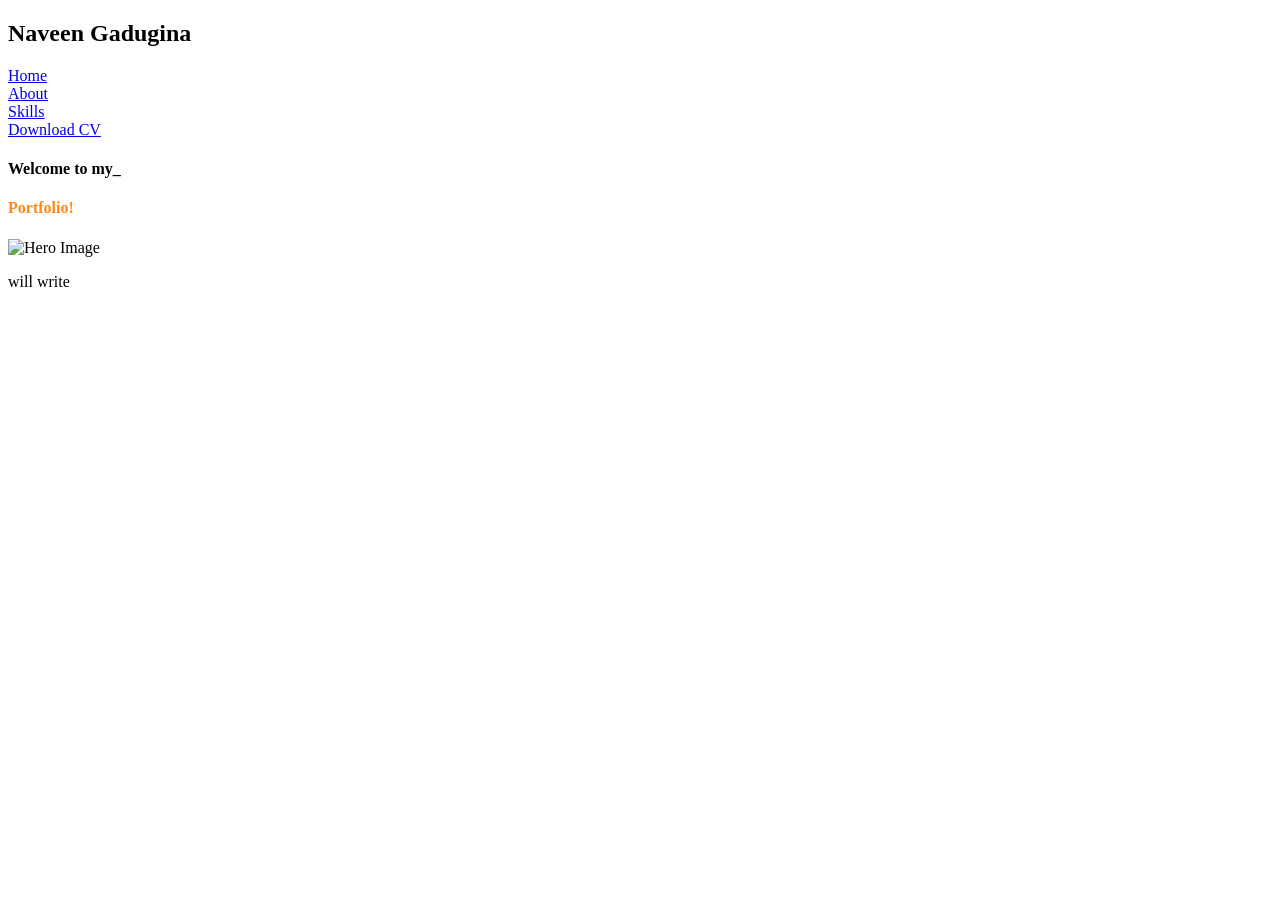
==== index.html @ fda9395f "initial commit" ====
<!DOCTYPE html>
<html lang="en">
<head>
    <meta charset="UTF-8">
    <meta name="viewport" content="width=device-width, initial-scale=1.0">
    <title>Folly</title>
    <link rel="stylesheet" href="style.css">
    <link rel="stylesheet" href="https://cdnjs.cloudflare.com/ajax/libs/font-awesome/6.7.2/css/all.min.css" integrity="sha512-Evv84Mr4kqVGRNSgIGL/F/aIDqQb7xQ2vcrdIwxfjThSH8CSR7PBEakCr51Ck+w+/U6swU2Im1vVX0SVk9ABhg==" crossorigin="anonymous" referrerpolicy="no-referrer" />
</head>
<body>
    <header>

       <div class="navbar">

        <div class="tittle"><h2>Naveen Gadugina</h2></div>

        <div class="nav-items">
            <div class="home"><a href="#home">Home</a></div>
            <div class="about"><a href="#about">About</a></div>
            <div class="skills"><a href="#skills">Skills</a></div>
            <div class="contact"><a href="#downloadCV">Download CV</a></div>
        </div>

       </div>
    </header> 

    <div class="Hero" id="home">
        <div class="welcome"><h4>Welcome to my_ <h4  style="color: rgb(254, 137, 27)">Portfolio!</h4></h4></div>
        <div class="description">
            <div class="hero-img"><img src="images/Hero.jpg" alt="Hero Image" height="500px"></div>
            <div class="info">
                <p>will write</p>
                <div class="design" id="D1"></div>
            </div>
        </div>
    </div>

    

</body>
</html>
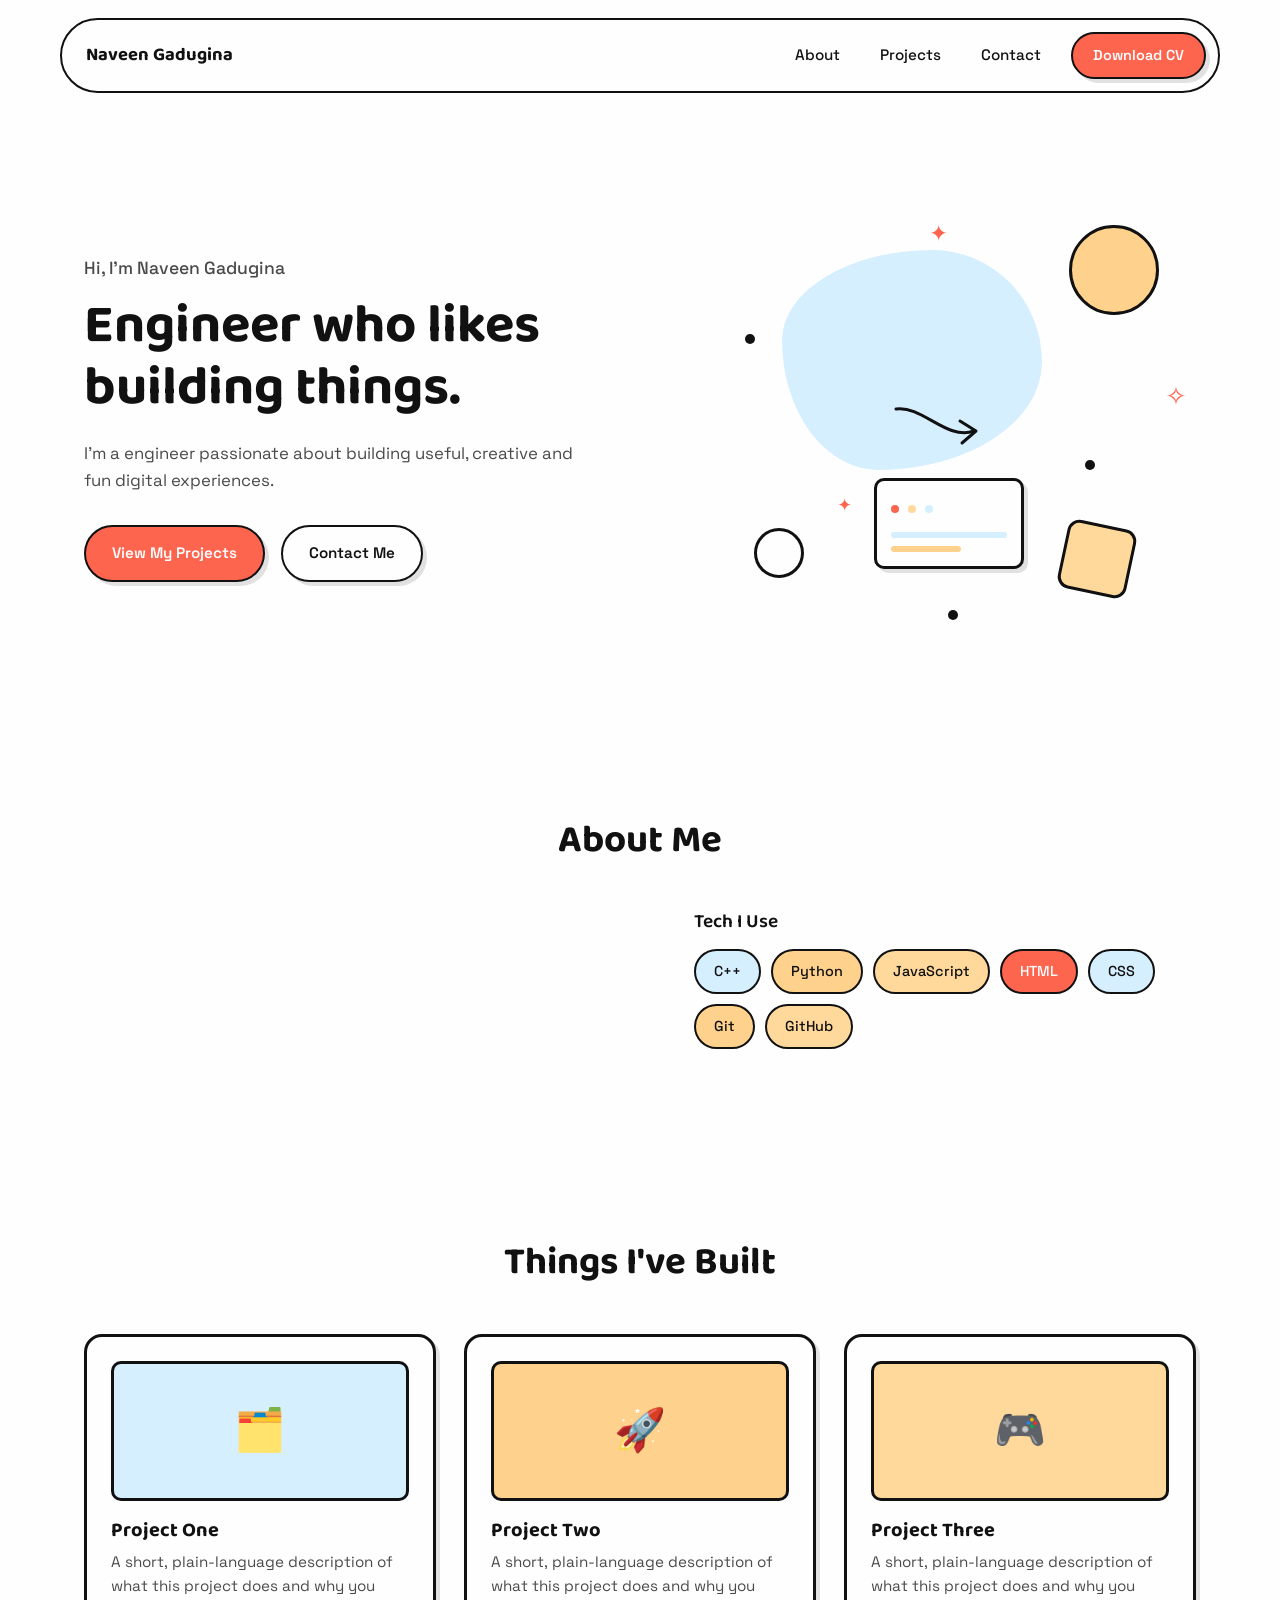
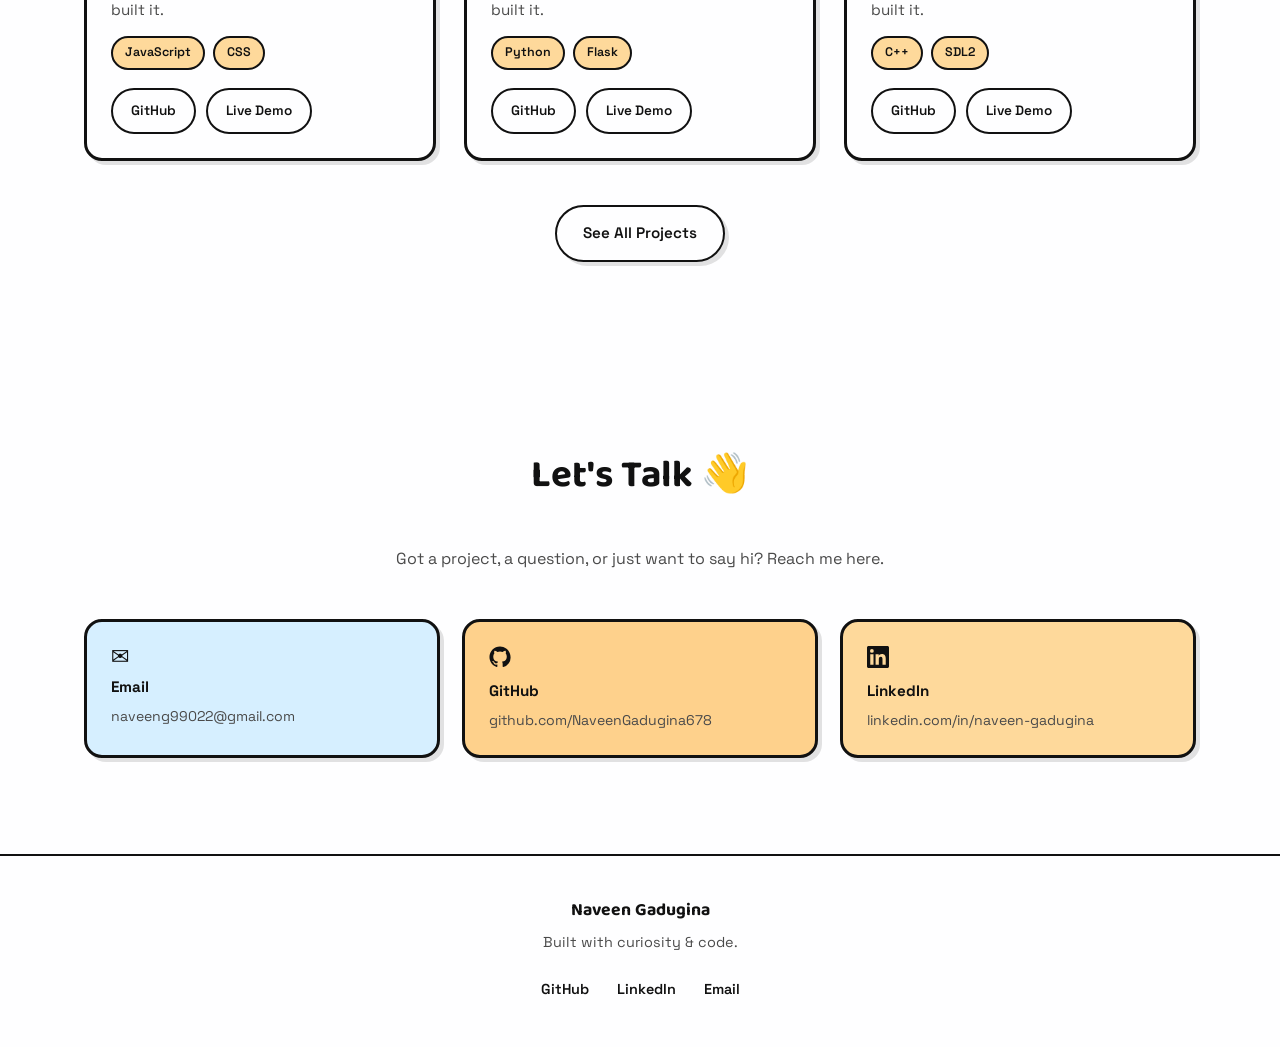
==== commit 734a6c1b: "initial commit" ====
--- a/index.html
+++ b/index.html
@@ -1,41 +1,224 @@
 <!DOCTYPE html>
 <html lang="en">
 <head>
-    <meta charset="UTF-8">
-    <meta name="viewport" content="width=device-width, initial-scale=1.0">
-    <title>Folly</title>
-    <link rel="stylesheet" href="style.css">
-    <link rel="stylesheet" href="https://cdnjs.cloudflare.com/ajax/libs/font-awesome/6.7.2/css/all.min.css" integrity="sha512-Evv84Mr4kqVGRNSgIGL/F/aIDqQb7xQ2vcrdIwxfjThSH8CSR7PBEakCr51Ck+w+/U6swU2Im1vVX0SVk9ABhg==" crossorigin="anonymous" referrerpolicy="no-referrer" />
+  <meta charset="UTF-8" />
+  <meta name="viewport" content="width=device-width, initial-scale=1.0" />
+  <title>Naveen Gadugina — Engineer Portfolio</title>
+  <meta name="description" content="Alex Rivera — developer who likes building useful, creative and fun digital things." />
+
+  <!-- Fonts: Baloo 2 (playful, rounded display) + Space Grotesk (clean developer-friendly body) -->
+  <link rel="preconnect" href="https://fonts.googleapis.com">
+  <link rel="preconnect" href="https://fonts.gstatic.com" crossorigin>
+  <link href="https://fonts.googleapis.com/css2?family=Baloo+2:wght@500;600;700;800&family=Space+Grotesk:wght@400;500;600&display=swap" rel="stylesheet">
+
+  <link rel="stylesheet" href="style.css" />
 </head>
 <body>
-    <header>
-
-       <div class="navbar">
-
-        <div class="tittle"><h2>Naveen Gadugina</h2></div>
-
-        <div class="nav-items">
-            <div class="home"><a href="#home">Home</a></div>
-            <div class="about"><a href="#about">About</a></div>
-            <div class="skills"><a href="#skills">Skills</a></div>
-            <div class="contact"><a href="#downloadCV">Download CV</a></div>
+
+  <!-- ===================== NAVBAR ===================== -->
+  <header class="navbar" id="navbar">
+    <div class="navbar-inner">
+      <a href="#top" class="logo">Naveen Gadugina</a>
+
+      <nav class="nav-links" id="navLinks">
+        <a href="#about" class="nav-link">About</a>
+        <a href="#projects" class="nav-link">Projects</a>
+        <a href="#contact" class="nav-link">Contact</a>
+        <a href="assets/cv/cv.pdf" download class="nav-cv-btn">Download CV</a>
+      </nav>
+
+      <button class="hamburger" id="hamburger" aria-label="Open menu" aria-expanded="false" aria-controls="navLinks">
+        <span></span>
+        <span></span>
+        <span></span>
+      </button>
+    </div>
+  </header>
+
+  <main id="top">
+
+    <!-- ===================== HERO ===================== -->
+    <section class="hero">
+      <div class="hero-text reveal">
+        <p class="hero-greeting">Hi, I'm Naveen Gadugina</p>
+        <h1 class="hero-heading">Engineer who likes building things.</h1>
+        <p class="hero-description">
+          I'm a engineer passionate about building useful, creative and fun digital experiences.
+        </p>
+        <div class="hero-buttons">
+          <a href="#projects" class="btn btn-primary">View My Projects</a>
+          <a href="#contact" class="btn btn-secondary">Contact Me</a>
         </div>
-
-       </div>
-    </header> 
-
-    <div class="Hero" id="home">
-        <div class="welcome"><h4>Welcome to my_ <h4  style="color: rgb(254, 137, 27)">Portfolio!</h4></h4></div>
-        <div class="description">
-            <div class="hero-img"><img src="images/Hero.jpg" alt="Hero Image" height="500px"></div>
-            <div class="info">
-                <p>will write</p>
-                <div class="design" id="D1"></div>
-            </div>
+      </div>
+
+      <div class="hero-art reveal" aria-hidden="true">
+        <!-- Decorative 2D cartoon composition made purely of CSS/HTML shapes -->
+        <div class="art-blob"></div>
+        <div class="art-circle art-circle--peach"></div>
+        <div class="art-circle art-circle--blue"></div>
+        <div class="art-square"></div>
+        <div class="art-star art-star--1">✦</div>
+        <div class="art-star art-star--2">✦</div>
+        <div class="art-star art-star--3">✧</div>
+        <div class="art-dot art-dot--1"></div>
+        <div class="art-dot art-dot--2"></div>
+        <div class="art-dot art-dot--3"></div>
+        <svg class="art-arrow" width="90" height="60" viewBox="0 0 90 60" fill="none" xmlns="http://www.w3.org/2000/svg">
+          <path d="M4 8 C 30 4, 55 40, 82 30" stroke="#111111" stroke-width="3" stroke-linecap="round"/>
+          <path d="M68 20 L84 30 L70 42" stroke="#111111" stroke-width="3" stroke-linecap="round" stroke-linejoin="round" fill="none"/>
+        </svg>
+        <div class="art-card">
+          <span class="art-card-dot"></span>
+          <span class="art-card-dot"></span>
+          <span class="art-card-dot"></span>
+          <div class="art-card-line"></div>
+          <div class="art-card-line short"></div>
         </div>
+      </div>
+    </section>
+
+    <!-- ===================== ABOUT ===================== -->
+    <section id="about" class="section about">
+      <h2 class="section-heading reveal">About Me</h2>
+
+      <div class="about-content">
+        <p class="about-text reveal">
+          <!-- Replace this paragraph with your own introduction -->
+          
+        </p>
+
+        <div class="tech-block reveal">
+          <h3 class="tech-heading">Tech I Use</h3>
+          <ul class="tech-tags">
+            <li class="tag tag--blue">C++</li>
+            <li class="tag tag--peach">Python</li>
+            <li class="tag tag--yellow">JavaScript</li>
+            <li class="tag tag--coral">HTML</li>
+            <li class="tag tag--blue">CSS</li>
+            <li class="tag tag--peach">Git</li>
+            <li class="tag tag--yellow">GitHub</li>
+          </ul>
+        </div>
+      </div>
+    </section>
+
+    <!-- ===================== PROJECTS ===================== -->
+    <section id="projects" class="section projects">
+      <h2 class="section-heading reveal">Things I've Built</h2>
+
+      <div class="project-grid">
+
+        <!-- Project card — duplicate this block and edit the content to add more projects -->
+        <article class="project-card reveal">
+          <div class="project-visual project-visual--blue">
+            <span class="project-visual-emoji">🗂️</span>
+          </div>
+          <h3 class="project-name">Project One</h3>
+          <p class="project-description">
+            A short, plain-language description of what this project does and why you built it.
+          </p>
+          <div class="project-tech">
+            <span class="mini-tag">JavaScript</span>
+            <span class="mini-tag">CSS</span>
+          </div>
+          <div class="project-links">
+            <a href="#" class="btn btn-outline">GitHub</a>
+            <a href="#" class="btn btn-outline">Live Demo</a>
+          </div>
+        </article>
+
+        <article class="project-card reveal">
+          <div class="project-visual project-visual--peach">
+            <span class="project-visual-emoji">🚀</span>
+          </div>
+          <h3 class="project-name">Project Two</h3>
+          <p class="project-description">
+            A short, plain-language description of what this project does and why you built it.
+          </p>
+          <div class="project-tech">
+            <span class="mini-tag">Python</span>
+            <span class="mini-tag">Flask</span>
+          </div>
+          <div class="project-links">
+            <a href="#" class="btn btn-outline">GitHub</a>
+            <a href="#" class="btn btn-outline">Live Demo</a>
+          </div>
+        </article>
+
+        <article class="project-card reveal">
+          <div class="project-visual project-visual--yellow">
+            <span class="project-visual-emoji">🎮</span>
+          </div>
+          <h3 class="project-name">Project Three</h3>
+          <p class="project-description">
+            A short, plain-language description of what this project does and why you built it.
+          </p>
+          <div class="project-tech">
+            <span class="mini-tag">C++</span>
+            <span class="mini-tag">SDL2</span>
+          </div>
+          <div class="project-links">
+            <a href="#" class="btn btn-outline">GitHub</a>
+            <a href="#" class="btn btn-outline">Live Demo</a>
+          </div>
+        </article>
+
+      </div>
+
+      <div class="projects-more reveal">
+        <a href="projects.html" class="btn btn-secondary">See All Projects</a>
+      </div>
+    </section>
+
+    <!-- ===================== CONTACT ===================== -->
+    <section id="contact" class="section contact">
+      <h2 class="section-heading reveal">Let's Talk 👋</h2>
+      <p class="contact-intro reveal">Got a project, a question, or just want to say hi? Reach me here.</p>
+
+      <div class="contact-grid reveal">
+        <a href="mailto:naveeng99022@gmail.com" class="contact-card">
+          <span class="contact-icon" aria-hidden="true">✉️</span>
+          <span class="contact-label">Email</span>
+          <span class="contact-value">naveeng99022@gmail.com</span>
+        </a>
+
+        <a href="https://github.com/NaveenGadugina678" target="_blank" rel="noopener noreferrer" class="contact-card">
+          <span class="contact-icon" aria-hidden="true">
+            <svg width="22" height="22" viewBox="0 0 24 24" fill="currentColor" aria-hidden="true">
+              <path d="M12 .5C5.73.5.5 5.73.5 12c0 5.08 3.29 9.38 7.86 10.9.57.1.78-.25.78-.55 0-.27-.01-1.17-.02-2.12-3.2.7-3.88-1.36-3.88-1.36-.52-1.33-1.28-1.68-1.28-1.68-1.05-.72.08-.71.08-.71 1.16.08 1.77 1.19 1.77 1.19 1.03 1.77 2.7 1.26 3.36.96.1-.75.4-1.26.73-1.55-2.55-.29-5.24-1.28-5.24-5.68 0-1.26.45-2.29 1.19-3.09-.12-.29-.52-1.47.11-3.06 0 0 .97-.31 3.18 1.18a11 11 0 0 1 5.79 0c2.2-1.49 3.17-1.18 3.17-1.18.63 1.59.23 2.77.11 3.06.74.8 1.19 1.83 1.19 3.09 0 4.41-2.7 5.39-5.27 5.67.42.36.78 1.08.78 2.17 0 1.57-.01 2.83-.01 3.22 0 .3.2.66.79.55A10.52 10.52 0 0 0 23.5 12C23.5 5.73 18.27.5 12 .5Z"/>
+            </svg>
+          </span>
+          <span class="contact-label">GitHub</span>
+          <span class="contact-value">github.com/NaveenGadugina678</span>
+        </a>
+
+        <a href="https://linkedin.com/in/naveen-gadugina" target="_blank" rel="noopener noreferrer" class="contact-card">
+          <span class="contact-icon" aria-hidden="true">
+            <svg width="22" height="22" viewBox="0 0 24 24" fill="currentColor" aria-hidden="true">
+              <path d="M20.45 20.45h-3.55v-5.57c0-1.33-.02-3.04-1.85-3.04-1.85 0-2.14 1.45-2.14 2.94v5.67H9.36V9h3.41v1.56h.05c.47-.89 1.63-1.85 3.36-1.85 3.6 0 4.27 2.37 4.27 5.45v6.29ZM5.34 7.43a2.06 2.06 0 1 1 0-4.12 2.06 2.06 0 0 1 0 4.12ZM7.11 20.45H3.56V9h3.55v11.45ZM22.22 0H1.77C.79 0 0 .77 0 1.73v20.54C0 23.23.79 24 1.77 24h20.45c.98 0 1.78-.77 1.78-1.73V1.73C24 .77 23.2 0 22.22 0Z"/>
+            </svg>
+          </span>
+          <span class="contact-label">LinkedIn</span>
+          <span class="contact-value">linkedin.com/in/naveen-gadugina</span>
+        </a>
+      </div>
+    </section>
+
+  </main>
+
+  <!-- ===================== FOOTER ===================== -->
+  <footer class="footer">
+    <div class="footer-inner">
+      <p class="footer-name">Naveen Gadugina</p>
+      <p class="footer-tagline">Built with curiosity &amp; code.</p>
+      <div class="footer-links">
+        <a href="https://github.com/NaveenGadugina678" target="_blank" rel="noopener noreferrer">GitHub</a>
+        <a href="https://linkedin.com/in/naveen-gadugina" target="_blank" rel="noopener noreferrer">LinkedIn</a>
+        <a href="mailto:naveeng99022@gmail.com">Email</a>
+      </div>
     </div>
-
-    
-
+  </footer>
+
+  <script src="script.js"></script>
 </body>
-</html>+</html>
--- a/style.css
+++ b/style.css
@@ -0,0 +1,809 @@
+/* =====================================================
+   COLOR PALETTE & GLOBAL TOKENS
+===================================================== */
+:root {
+  --background: #FEFEFF;
+  --blue: #D6EFFF;
+  --peach: #FED18C;
+  --yellow: #FED99B;
+  --coral: #FE654F;
+  --text: #111111;
+  --text-soft: #4A4A4A;
+  --border: #111111;
+
+  --font-display: 'Baloo 2', system-ui, sans-serif;
+  --font-body: 'Space Grotesk', system-ui, sans-serif;
+
+  --radius-sm: 10px;
+  --radius-md: 18px;
+  --radius-lg: 28px;
+
+  --shadow-sm: 4px 4px 0 rgba(17, 17, 17, 0.12);
+  --shadow-md: 6px 6px 0 rgba(17, 17, 17, 0.14);
+  --shadow-lg: 8px 8px 0 rgba(17, 17, 17, 0.16);
+
+  --max-width: 1160px;
+}
+
+/* =====================================================
+   RESET
+===================================================== */
+* {
+  margin: 0;
+  padding: 0;
+  box-sizing: border-box;
+}
+
+html {
+  scroll-behavior: smooth;
+}
+
+body {
+  background: var(--background);
+  color: var(--text);
+  font-family: var(--font-body);
+  line-height: 1.6;
+  -webkit-font-smoothing: antialiased;
+}
+
+img {
+  max-width: 100%;
+  display: block;
+}
+
+a {
+  color: inherit;
+  text-decoration: none;
+}
+
+ul {
+  list-style: none;
+}
+
+h1, h2, h3 {
+  font-family: var(--font-display);
+  line-height: 1.15;
+}
+
+section {
+  padding: 96px 24px;
+}
+
+.section-inner,
+.navbar-inner,
+.footer-inner {
+  max-width: var(--max-width);
+  margin: 0 auto;
+}
+
+/* Visible focus states for keyboard users */
+a:focus-visible,
+button:focus-visible {
+  outline: 3px solid var(--coral);
+  outline-offset: 3px;
+  border-radius: 6px;
+}
+
+@media (prefers-reduced-motion: reduce) {
+  *, *::before, *::after {
+    animation-duration: 0.001ms !important;
+    animation-iteration-count: 1 !important;
+    transition-duration: 0.001ms !important;
+    scroll-behavior: auto !important;
+  }
+}
+
+/* =====================================================
+   BUTTONS
+===================================================== */
+.btn {
+  display: inline-flex;
+  align-items: center;
+  justify-content: center;
+  padding: 14px 26px;
+  border-radius: 999px;
+  font-family: var(--font-body);
+  font-weight: 600;
+  font-size: 0.95rem;
+  border: 2px solid var(--border);
+  transition: transform 0.2s ease, box-shadow 0.2s ease, background 0.2s ease;
+  cursor: pointer;
+  white-space: nowrap;
+}
+
+.btn-primary {
+  background: var(--coral);
+  color: #FEFEFF;
+  box-shadow: var(--shadow-sm);
+}
+
+.btn-primary:hover {
+  transform: translate(-2px, -2px);
+  box-shadow: var(--shadow-md);
+}
+
+.btn-secondary {
+  background: var(--background);
+  color: var(--text);
+  box-shadow: var(--shadow-sm);
+}
+
+.btn-secondary:hover {
+  transform: translate(-2px, -2px);
+  box-shadow: var(--shadow-md);
+  background: var(--yellow);
+}
+
+.btn-outline {
+  padding: 10px 18px;
+  font-size: 0.85rem;
+  background: transparent;
+  box-shadow: none;
+}
+
+.btn-outline:hover {
+  background: var(--text);
+  color: var(--background);
+}
+
+/* =====================================================
+   NAVBAR
+===================================================== */
+.navbar {
+  position: sticky;
+  top: 0;
+  z-index: 100;
+  padding: 18px 24px 0;
+}
+
+.navbar-inner {
+  display: flex;
+  align-items: center;
+  justify-content: space-between;
+  background: rgba(254, 254, 255, 0.75);
+  backdrop-filter: blur(8px);
+  border: 2px solid var(--border);
+  border-radius: 999px;
+  padding: 12px 12px 12px 24px;
+  transition: box-shadow 0.25s ease, background 0.25s ease;
+}
+
+.navbar.scrolled .navbar-inner {
+  background: rgba(254, 254, 255, 0.95);
+  box-shadow: var(--shadow-sm);
+}
+
+.logo {
+  font-family: var(--font-display);
+  font-weight: 700;
+  font-size: 1.15rem;
+}
+
+.nav-links {
+  display: flex;
+  align-items: center;
+  gap: 8px;
+}
+
+.nav-link {
+  padding: 10px 16px;
+  border-radius: 999px;
+  font-weight: 500;
+  font-size: 0.95rem;
+  transition: background 0.2s ease;
+}
+
+.nav-link:hover {
+  background: var(--blue);
+}
+
+.nav-cv-btn {
+  background: var(--coral);
+  color: #FEFEFF;
+  padding: 10px 20px;
+  border-radius: 999px;
+  font-weight: 600;
+  font-size: 0.9rem;
+  margin-left: 6px;
+  border: 2px solid var(--border);
+  transition: transform 0.2s ease, box-shadow 0.2s ease;
+  box-shadow: var(--shadow-sm);
+}
+
+.nav-cv-btn:hover {
+  transform: translate(-2px, -2px);
+  box-shadow: var(--shadow-md);
+}
+
+.hamburger {
+  display: none;
+  flex-direction: column;
+  justify-content: center;
+  gap: 5px;
+  width: 42px;
+  height: 42px;
+  border-radius: 50%;
+  border: 2px solid var(--border);
+  background: var(--background);
+  cursor: pointer;
+}
+
+.hamburger span {
+  display: block;
+  width: 18px;
+  height: 2px;
+  margin: 0 auto;
+  background: var(--text);
+  transition: transform 0.25s ease, opacity 0.25s ease;
+}
+
+.hamburger.open span:nth-child(1) {
+  transform: translateY(7px) rotate(45deg);
+}
+.hamburger.open span:nth-child(2) {
+  opacity: 0;
+}
+.hamburger.open span:nth-child(3) {
+  transform: translateY(-7px) rotate(-45deg);
+}
+
+/* =====================================================
+   HERO
+===================================================== */
+.hero {
+  display: flex;
+  align-items: center;
+  justify-content: space-between;
+  gap: 48px;
+  max-width: var(--max-width);
+  margin: 0 auto;
+  padding: 80px 24px 60px;
+  min-height: 70vh;
+}
+
+.hero-text {
+  flex: 1 1 480px;
+}
+
+.hero-greeting {
+  font-size: 1.1rem;
+  font-weight: 500;
+  color: var(--text-soft);
+  margin-bottom: 12px;
+}
+
+.hero-heading {
+  font-size: clamp(2.2rem, 5vw, 3.4rem);
+  font-weight: 700;
+  margin-bottom: 20px;
+  max-width: 14ch;
+}
+
+.hero-description {
+  font-size: 1.05rem;
+  color: var(--text-soft);
+  max-width: 46ch;
+  margin-bottom: 32px;
+}
+
+.hero-buttons {
+  display: flex;
+  gap: 16px;
+  flex-wrap: wrap;
+}
+
+/* --- Hero decorative art (pure CSS/HTML shapes) --- */
+.hero-art {
+  position: relative;
+  flex: 1 1 380px;
+  height: 420px;
+  max-width: 460px;
+}
+
+.art-blob {
+  position: absolute;
+  top: 10%;
+  left: 10%;
+  width: 260px;
+  height: 220px;
+  background: var(--blue);
+  border-radius: 58% 42% 63% 37% / 41% 51% 49% 59%;
+  animation: float-slow 7s ease-in-out infinite;
+}
+
+.art-circle {
+  position: absolute;
+  border-radius: 50%;
+  border: 3px solid var(--border);
+}
+
+.art-circle--peach {
+  width: 90px;
+  height: 90px;
+  background: var(--peach);
+  top: 4%;
+  right: 8%;
+  animation: float-slow 6s ease-in-out infinite;
+}
+
+.art-circle--blue {
+  width: 50px;
+  height: 50px;
+  background: transparent;
+  bottom: 12%;
+  left: 4%;
+  animation: float-slow 5s ease-in-out infinite reverse;
+}
+
+.art-square {
+  position: absolute;
+  width: 70px;
+  height: 70px;
+  background: var(--yellow);
+  border: 3px solid var(--border);
+  border-radius: 12px;
+  bottom: 8%;
+  right: 14%;
+  transform: rotate(12deg);
+  animation: float-slow 8s ease-in-out infinite;
+}
+
+.art-star {
+  position: absolute;
+  color: var(--coral);
+  font-size: 1.4rem;
+}
+
+.art-star--1 { top: 2%; left: 42%; }
+.art-star--2 { bottom: 26%; left: 22%; font-size: 1.1rem; }
+.art-star--3 { top: 40%; right: 2%; font-size: 1.6rem; }
+
+.art-dot {
+  position: absolute;
+  width: 10px;
+  height: 10px;
+  border-radius: 50%;
+  background: var(--text);
+}
+
+.art-dot--1 { top: 30%; left: 2%; }
+.art-dot--2 { top: 60%; right: 22%; }
+.art-dot--3 { bottom: 2%; left: 46%; }
+
+.art-arrow {
+  position: absolute;
+  top: 46%;
+  left: 34%;
+}
+
+.art-card {
+  position: absolute;
+  bottom: 14%;
+  left: 30%;
+  width: 150px;
+  background: var(--background);
+  border: 3px solid var(--border);
+  border-radius: var(--radius-sm);
+  box-shadow: var(--shadow-sm);
+  padding: 14px;
+}
+
+.art-card-dot {
+  display: inline-block;
+  width: 8px;
+  height: 8px;
+  border-radius: 50%;
+  background: var(--coral);
+  margin-right: 5px;
+}
+
+.art-card-dot:nth-child(2) { background: var(--yellow); }
+.art-card-dot:nth-child(3) { background: var(--blue); }
+
+.art-card-line {
+  height: 6px;
+  border-radius: 4px;
+  background: var(--blue);
+  margin-top: 12px;
+}
+
+.art-card-line.short {
+  width: 60%;
+  background: var(--peach);
+  margin-top: 8px;
+}
+
+@keyframes float-slow {
+  0%, 100% { transform: translateY(0) rotate(0deg); }
+  50% { transform: translateY(-12px) rotate(3deg); }
+}
+
+/* =====================================================
+   SECTION HEADINGS
+===================================================== */
+.section-heading {
+  font-size: clamp(1.8rem, 3.5vw, 2.4rem);
+  font-weight: 700;
+  text-align: center;
+  margin-bottom: 48px;
+}
+
+/* =====================================================
+   ABOUT
+===================================================== */
+.about {
+  max-width: var(--max-width);
+  margin: 0 auto;
+}
+
+.about-content {
+  display: flex;
+  flex-wrap: wrap;
+  gap: 48px;
+  align-items: flex-start;
+}
+
+.about-text {
+  flex: 1 1 380px;
+  font-size: 1.05rem;
+  color: var(--text-soft);
+  max-width: 62ch;
+}
+
+.tech-block {
+  flex: 1 1 320px;
+}
+
+.tech-heading {
+  font-size: 1.2rem;
+  font-weight: 600;
+  margin-bottom: 16px;
+}
+
+.tech-tags {
+  display: flex;
+  flex-wrap: wrap;
+  gap: 10px;
+}
+
+.tag {
+  padding: 9px 18px;
+  border-radius: 999px;
+  border: 2px solid var(--border);
+  font-weight: 500;
+  font-size: 0.9rem;
+}
+
+.tag--blue { background: var(--blue); }
+.tag--peach { background: var(--peach); }
+.tag--yellow { background: var(--yellow); }
+.tag--coral { background: var(--coral); color: #FEFEFF; }
+
+/* =====================================================
+   PROJECTS PAGE HEADER (projects.html)
+===================================================== */
+.page-header {
+  max-width: var(--max-width);
+  margin: 0 auto;
+  padding-bottom: 24px;
+  text-align: center;
+}
+
+.back-link {
+  display: inline-block;
+  font-weight: 600;
+  font-size: 0.9rem;
+  padding: 8px 16px;
+  border: 2px solid var(--border);
+  border-radius: 999px;
+  margin-bottom: 28px;
+  transition: background 0.2s ease;
+}
+
+.back-link:hover {
+  background: var(--blue);
+}
+
+.page-heading {
+  font-size: clamp(2rem, 4.5vw, 2.8rem);
+  font-weight: 700;
+  margin-bottom: 14px;
+}
+
+.page-subheading {
+  color: var(--text-soft);
+  max-width: 56ch;
+  margin: 0 auto;
+}
+
+.projects-all {
+  padding-top: 24px;
+}
+
+/* =====================================================
+   PROJECTS
+===================================================== */
+.projects {
+  max-width: var(--max-width);
+  margin: 0 auto;
+}
+
+.project-grid {
+  display: grid;
+  grid-template-columns: repeat(auto-fit, minmax(280px, 1fr));
+  gap: 28px;
+}
+
+.project-card {
+  background: var(--background);
+  border: 3px solid var(--border);
+  border-radius: var(--radius-md);
+  padding: 24px;
+  box-shadow: var(--shadow-sm);
+  transition: transform 0.25s ease, box-shadow 0.25s ease;
+}
+
+.project-card:hover {
+  transform: translateY(-6px) rotate(-1deg);
+  box-shadow: var(--shadow-lg);
+}
+
+.project-card:nth-child(even):hover {
+  transform: translateY(-6px) rotate(1deg);
+}
+
+.project-visual {
+  height: 140px;
+  border-radius: var(--radius-sm);
+  border: 3px solid var(--border);
+  display: flex;
+  align-items: center;
+  justify-content: center;
+  font-size: 2.6rem;
+  margin-bottom: 18px;
+}
+
+.project-visual--blue { background: var(--blue); }
+.project-visual--peach { background: var(--peach); }
+.project-visual--yellow { background: var(--yellow); }
+
+.project-name {
+  font-size: 1.25rem;
+  margin-bottom: 8px;
+}
+
+.project-description {
+  color: var(--text-soft);
+  font-size: 0.95rem;
+  margin-bottom: 14px;
+}
+
+.project-tech {
+  display: flex;
+  flex-wrap: wrap;
+  gap: 8px;
+  margin-bottom: 18px;
+}
+
+.mini-tag {
+  font-size: 0.78rem;
+  font-weight: 600;
+  padding: 5px 12px;
+  border-radius: 999px;
+  border: 2px solid var(--border);
+  background: var(--yellow);
+}
+
+.project-links {
+  display: flex;
+  gap: 10px;
+}
+
+.projects-more {
+  display: flex;
+  justify-content: center;
+  margin-top: 44px;
+}
+
+/* =====================================================
+   CONTACT
+===================================================== */
+.contact {
+  max-width: var(--max-width);
+  margin: 0 auto;
+  text-align: center;
+}
+
+.contact-intro {
+  color: var(--text-soft);
+  margin-bottom: 48px;
+}
+
+.contact-grid {
+  display: grid;
+  grid-template-columns: repeat(auto-fit, minmax(220px, 1fr));
+  gap: 22px;
+  text-align: left;
+}
+
+.contact-card {
+  display: flex;
+  flex-direction: column;
+  gap: 6px;
+  background: var(--blue);
+  border: 3px solid var(--border);
+  border-radius: var(--radius-md);
+  padding: 24px;
+  transition: transform 0.2s ease, box-shadow 0.2s ease;
+  box-shadow: var(--shadow-sm);
+}
+
+.contact-grid .contact-card:nth-child(2) { background: var(--peach); }
+.contact-grid .contact-card:nth-child(3) { background: var(--yellow); }
+
+.contact-card:hover {
+  transform: translateY(-4px);
+  box-shadow: var(--shadow-md);
+}
+
+.contact-icon {
+  font-size: 1.4rem;
+  line-height: 1;
+}
+
+.contact-label {
+  font-weight: 700;
+  font-size: 0.95rem;
+}
+
+.contact-value {
+  color: var(--text-soft);
+  font-size: 0.88rem;
+  word-break: break-word;
+}
+
+/* =====================================================
+   FOOTER
+===================================================== */
+.footer {
+  border-top: 2px solid var(--border);
+  padding: 40px 24px;
+  text-align: center;
+}
+
+.footer-name {
+  font-family: var(--font-display);
+  font-weight: 700;
+  font-size: 1.1rem;
+}
+
+.footer-tagline {
+  color: var(--text-soft);
+  font-size: 0.9rem;
+  margin: 6px 0 18px;
+}
+
+.footer-links {
+  display: flex;
+  justify-content: center;
+  gap: 20px;
+}
+
+.footer-links a {
+  font-weight: 600;
+  font-size: 0.9rem;
+  padding: 6px 4px;
+}
+
+.footer-links a:hover {
+  color: var(--coral);
+}
+
+/* =====================================================
+   SCROLL REVEAL
+===================================================== */
+.reveal {
+  opacity: 0;
+  transform: translateY(20px);
+  transition: opacity 0.6s ease, transform 0.6s ease;
+}
+
+.reveal.is-visible {
+  opacity: 1;
+  transform: translateY(0);
+}
+
+/* =====================================================
+   RESPONSIVE
+===================================================== */
+@media (max-width: 900px) {
+  .hero {
+    flex-direction: column;
+    text-align: center;
+    padding-top: 56px;
+  }
+
+  .hero-buttons {
+    justify-content: center;
+  }
+
+  .hero-art {
+    max-width: 340px;
+    height: 320px;
+  }
+
+  .about-content {
+    flex-direction: column;
+  }
+}
+
+@media (max-width: 760px) {
+  .nav-links {
+    position: absolute;
+    top: calc(100% + 10px);
+    left: 0;
+    right: 0;
+    background: var(--background);
+    border: 2px solid var(--border);
+    border-radius: var(--radius-md);
+    flex-direction: column;
+    align-items: stretch;
+    padding: 16px;
+    gap: 4px;
+    box-shadow: var(--shadow-sm);
+
+    max-height: 0;
+    overflow: hidden;
+    opacity: 0;
+    transition: max-height 0.3s ease, opacity 0.3s ease;
+    pointer-events: none;
+  }
+
+  .nav-links.open {
+    max-height: 320px;
+    opacity: 1;
+    pointer-events: auto;
+  }
+
+  .nav-link,
+  .nav-cv-btn {
+    text-align: center;
+    margin-left: 0;
+    width: 100%;
+  }
+
+  .nav-cv-btn {
+    margin-top: 6px;
+  }
+
+  .hamburger {
+    display: flex;
+  }
+}
+
+@media (max-width: 600px) {
+  section {
+    padding: 64px 20px;
+  }
+
+  .hero {
+    padding-top: 40px;
+    min-height: unset;
+  }
+
+  .hero-heading {
+    max-width: none;
+  }
+
+  .project-grid {
+    grid-template-columns: 1fr;
+  }
+
+  .btn {
+    width: 100%;
+  }
+
+  .hero-buttons {
+    flex-direction: column;
+  }
+}
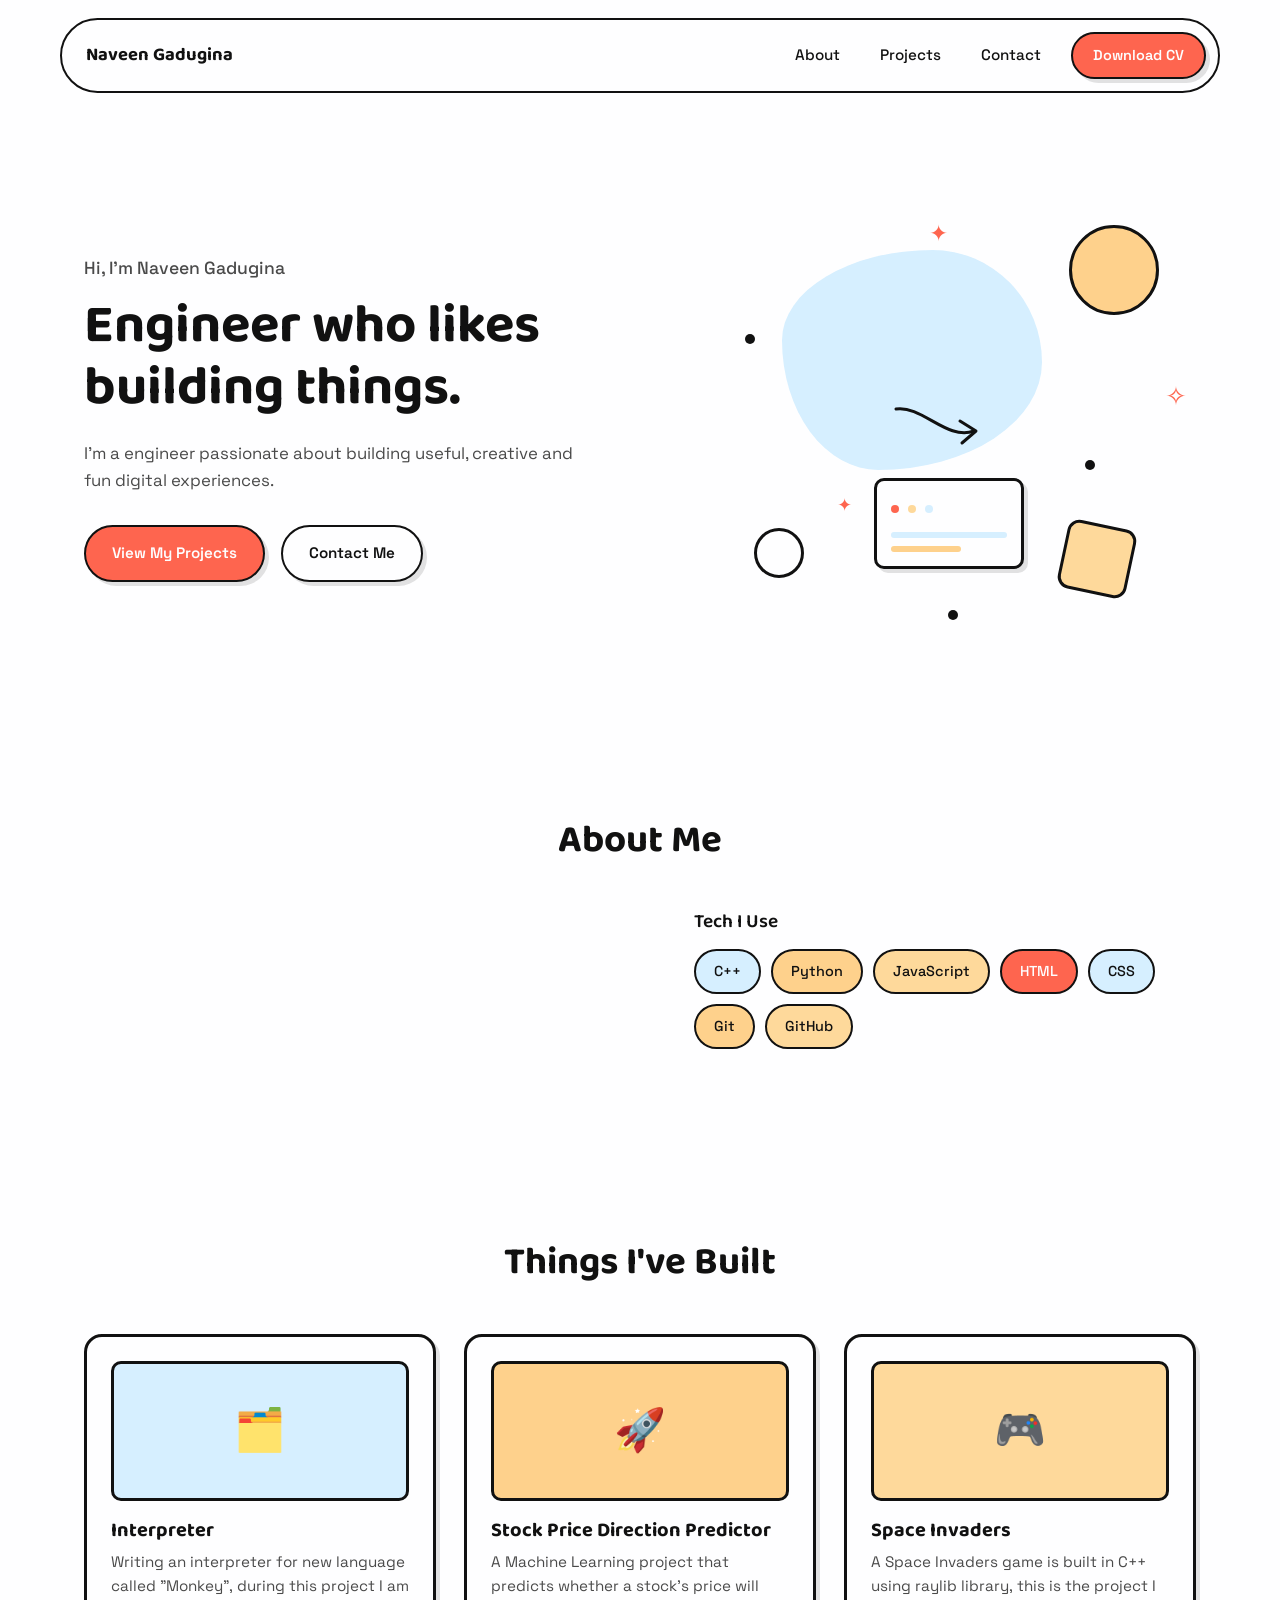
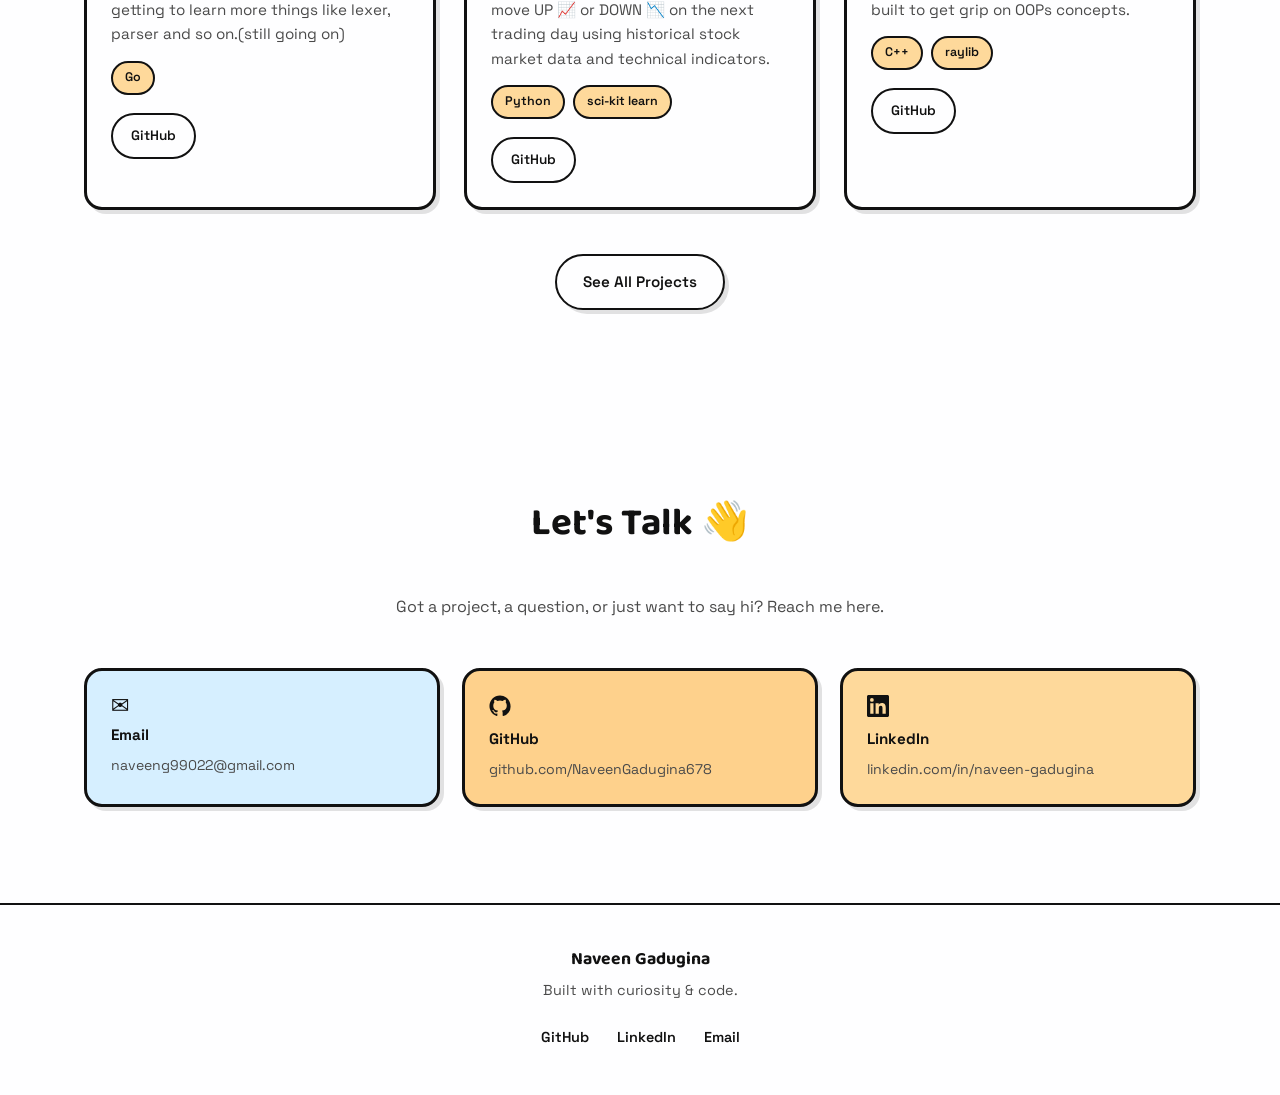
==== commit 6ccb4486: "add projects" ====
--- a/index.html
+++ b/index.html
@@ -113,17 +113,15 @@
           <div class="project-visual project-visual--blue">
             <span class="project-visual-emoji">🗂️</span>
           </div>
-          <h3 class="project-name">Project One</h3>
+          <h3 class="project-name">Interpreter</h3>
           <p class="project-description">
-            A short, plain-language description of what this project does and why you built it.
+            Writing an interpreter for new language called "Monkey", during this project I am getting to learn more things like lexer, parser and so on.(still going on)
           </p>
           <div class="project-tech">
-            <span class="mini-tag">JavaScript</span>
-            <span class="mini-tag">CSS</span>
+            <span class="mini-tag">Go</span>
           </div>
           <div class="project-links">
-            <a href="#" class="btn btn-outline">GitHub</a>
-            <a href="#" class="btn btn-outline">Live Demo</a>
+            <a href="https://github.com/NaveenGadugina678/Monkey-Programming-Language" class="btn btn-outline">GitHub</a>
           </div>
         </article>
 
@@ -131,17 +129,15 @@
           <div class="project-visual project-visual--peach">
             <span class="project-visual-emoji">🚀</span>
           </div>
-          <h3 class="project-name">Project Two</h3>
+          <h3 class="project-name">Stock Price Direction Predictor</h3>
           <p class="project-description">
-            A short, plain-language description of what this project does and why you built it.
-          </p>
+            A Machine Learning project that predicts whether a stock's price will move UP 📈 or DOWN 📉 on the next trading day using historical stock market data and technical indicators.
           <div class="project-tech">
             <span class="mini-tag">Python</span>
-            <span class="mini-tag">Flask</span>
+            <span class="mini-tag">sci-kit learn</span>
           </div>
           <div class="project-links">
-            <a href="#" class="btn btn-outline">GitHub</a>
-            <a href="#" class="btn btn-outline">Live Demo</a>
+            <a href="https://github.com/NaveenGadugina678/Stock-Price-Direction-Predictor" class="btn btn-outline">GitHub</a>
           </div>
         </article>
 
@@ -149,17 +145,16 @@
           <div class="project-visual project-visual--yellow">
             <span class="project-visual-emoji">🎮</span>
           </div>
-          <h3 class="project-name">Project Three</h3>
+          <h3 class="project-name">Space Invaders</h3>
           <p class="project-description">
-            A short, plain-language description of what this project does and why you built it.
+            A Space Invaders game is built in C++ using raylib library, this is the project I built to get grip on OOPs concepts.
           </p>
           <div class="project-tech">
             <span class="mini-tag">C++</span>
-            <span class="mini-tag">SDL2</span>
+            <span class="mini-tag">raylib</span>
           </div>
           <div class="project-links">
-            <a href="#" class="btn btn-outline">GitHub</a>
-            <a href="#" class="btn btn-outline">Live Demo</a>
+            <a href="https://github.com/NaveenGadugina678/Space-Invaders" class="btn btn-outline">GitHub</a>
           </div>
         </article>
 
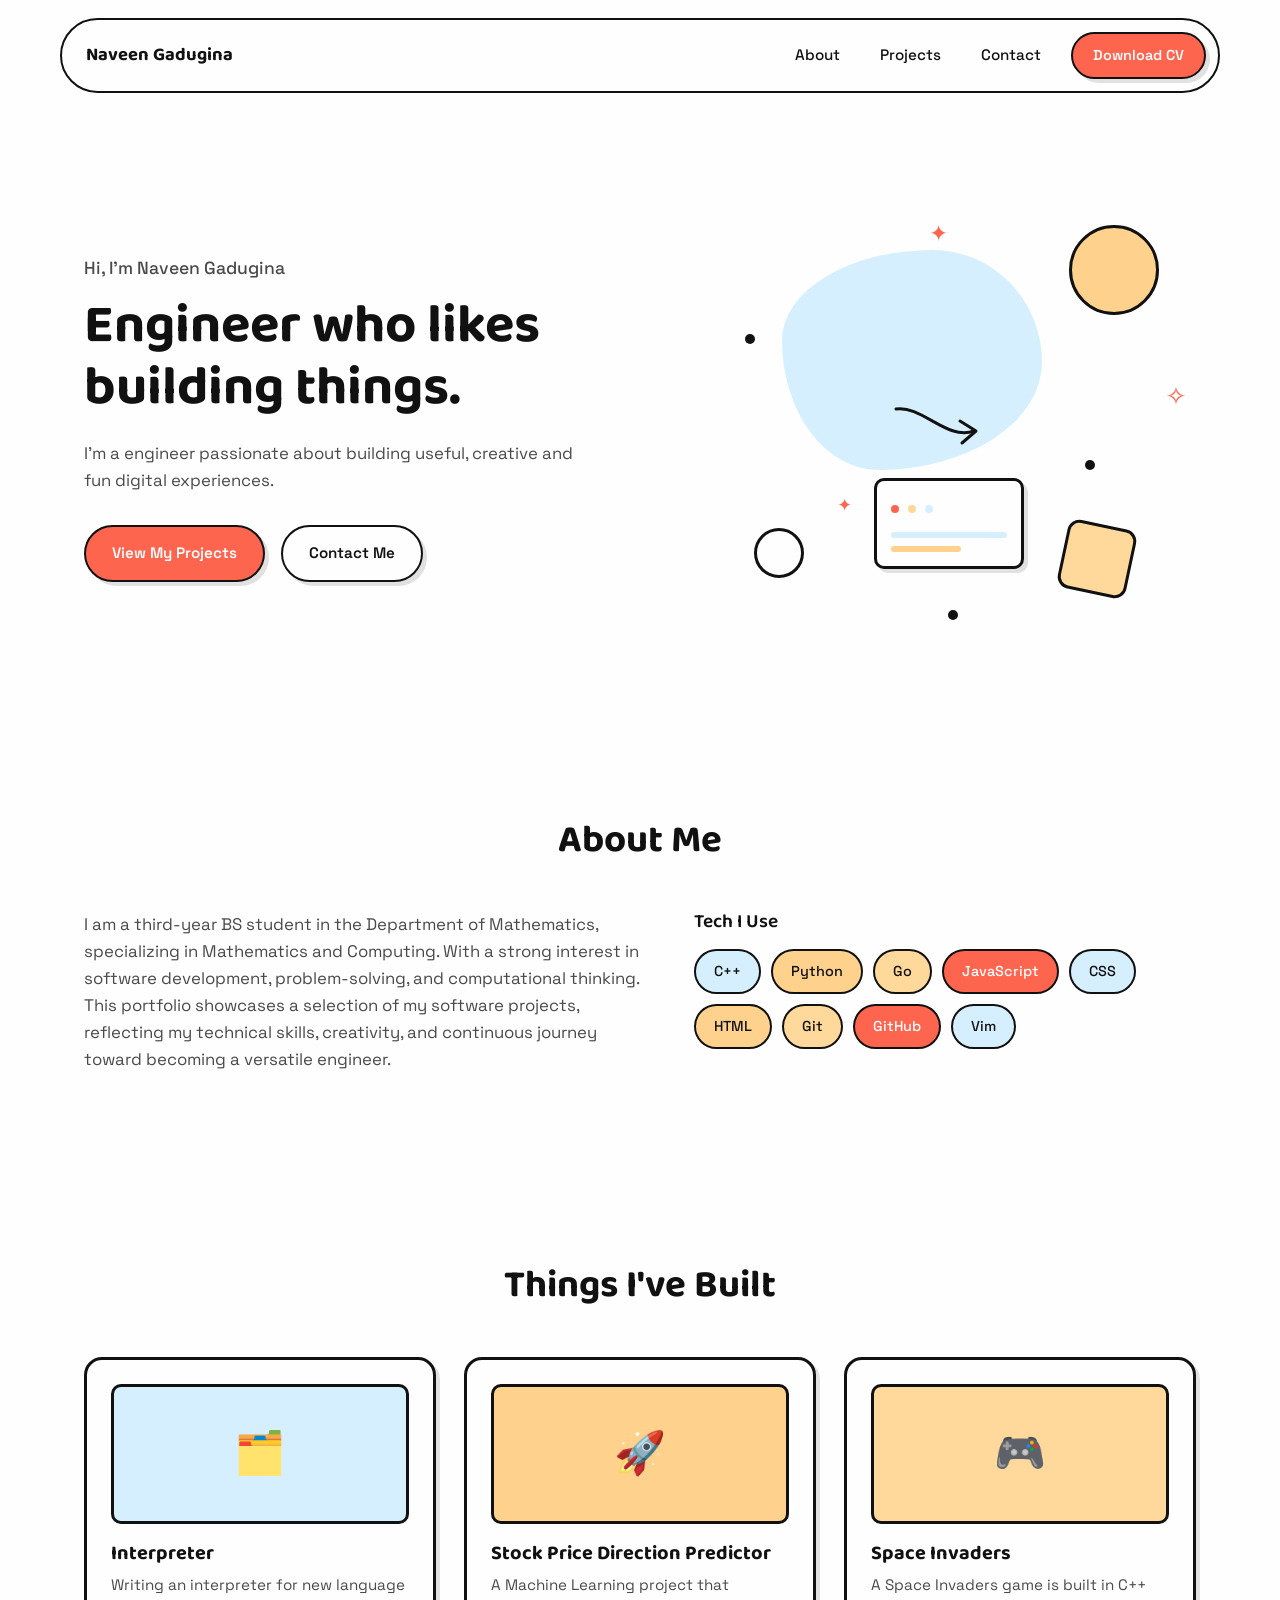
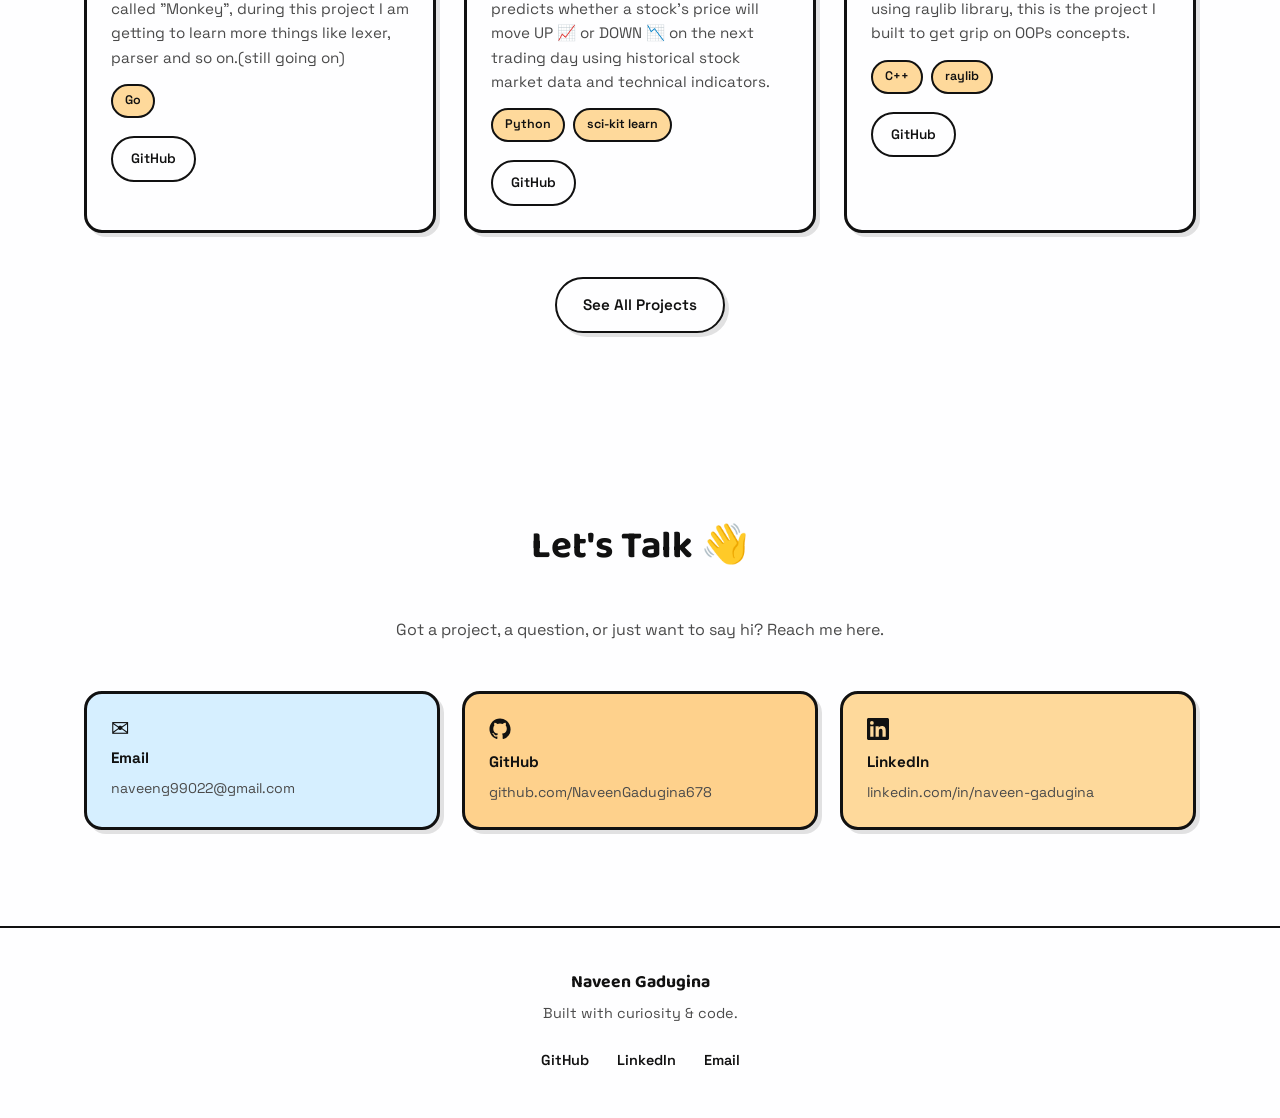
==== commit 4caefe81: "add About section" ====
--- a/index.html
+++ b/index.html
@@ -84,7 +84,7 @@
       <div class="about-content">
         <p class="about-text reveal">
           <!-- Replace this paragraph with your own introduction -->
-          
+          I am a third-year BS student in the Department of Mathematics, specializing in Mathematics and Computing. With a strong interest in software development, problem-solving, and computational thinking. This portfolio showcases a selection of my software projects, reflecting my technical skills, creativity, and continuous journey toward becoming a versatile engineer.
         </p>
 
         <div class="tech-block reveal">
@@ -92,11 +92,13 @@
           <ul class="tech-tags">
             <li class="tag tag--blue">C++</li>
             <li class="tag tag--peach">Python</li>
-            <li class="tag tag--yellow">JavaScript</li>
-            <li class="tag tag--coral">HTML</li>
+            <li class="tag tag--yellow">Go</li>
+            <li class="tag tag--coral">JavaScript</li>
             <li class="tag tag--blue">CSS</li>
-            <li class="tag tag--peach">Git</li>
-            <li class="tag tag--yellow">GitHub</li>
+            <li class="tag tag--peach">HTML</li>
+            <li class="tag tag--yellow">Git</li>
+            <li class="tag tag--coral">GitHub</li>
+            <li class="tag tag--blue">Vim</li>
           </ul>
         </div>
       </div>
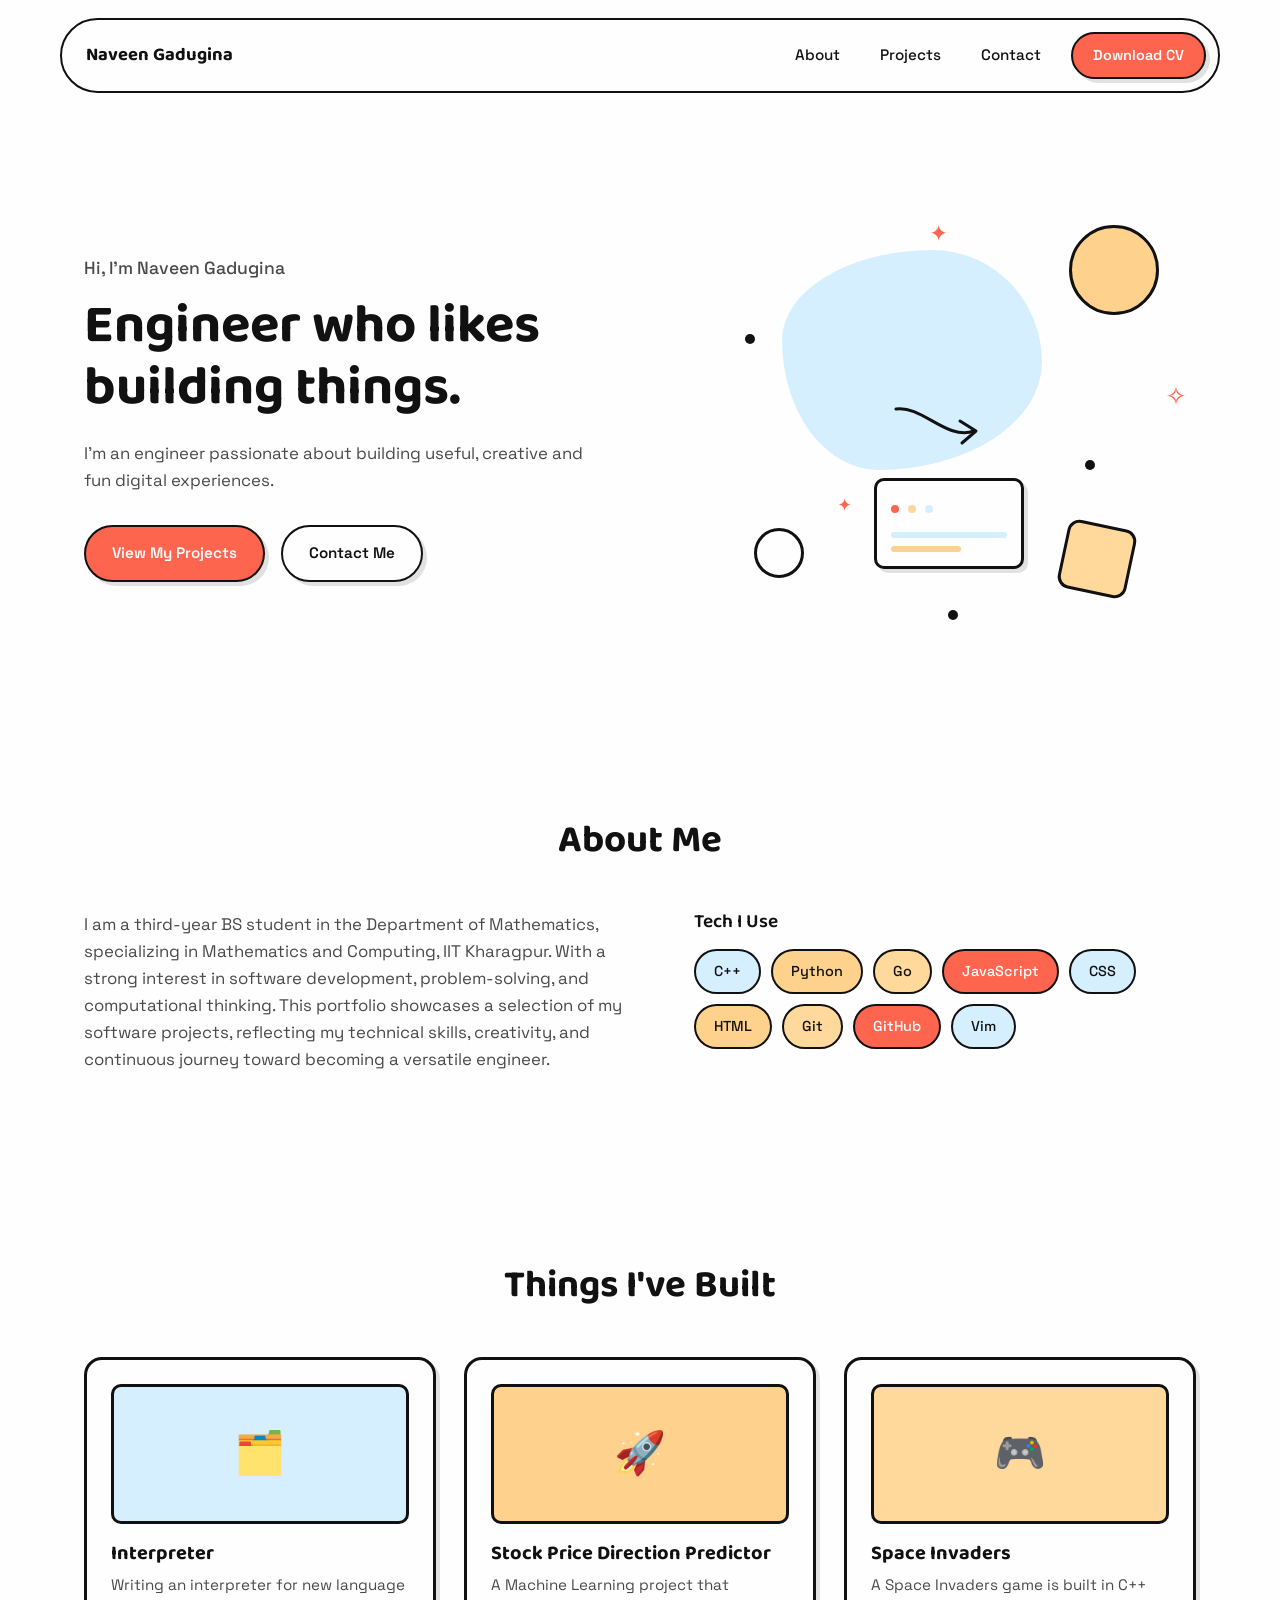
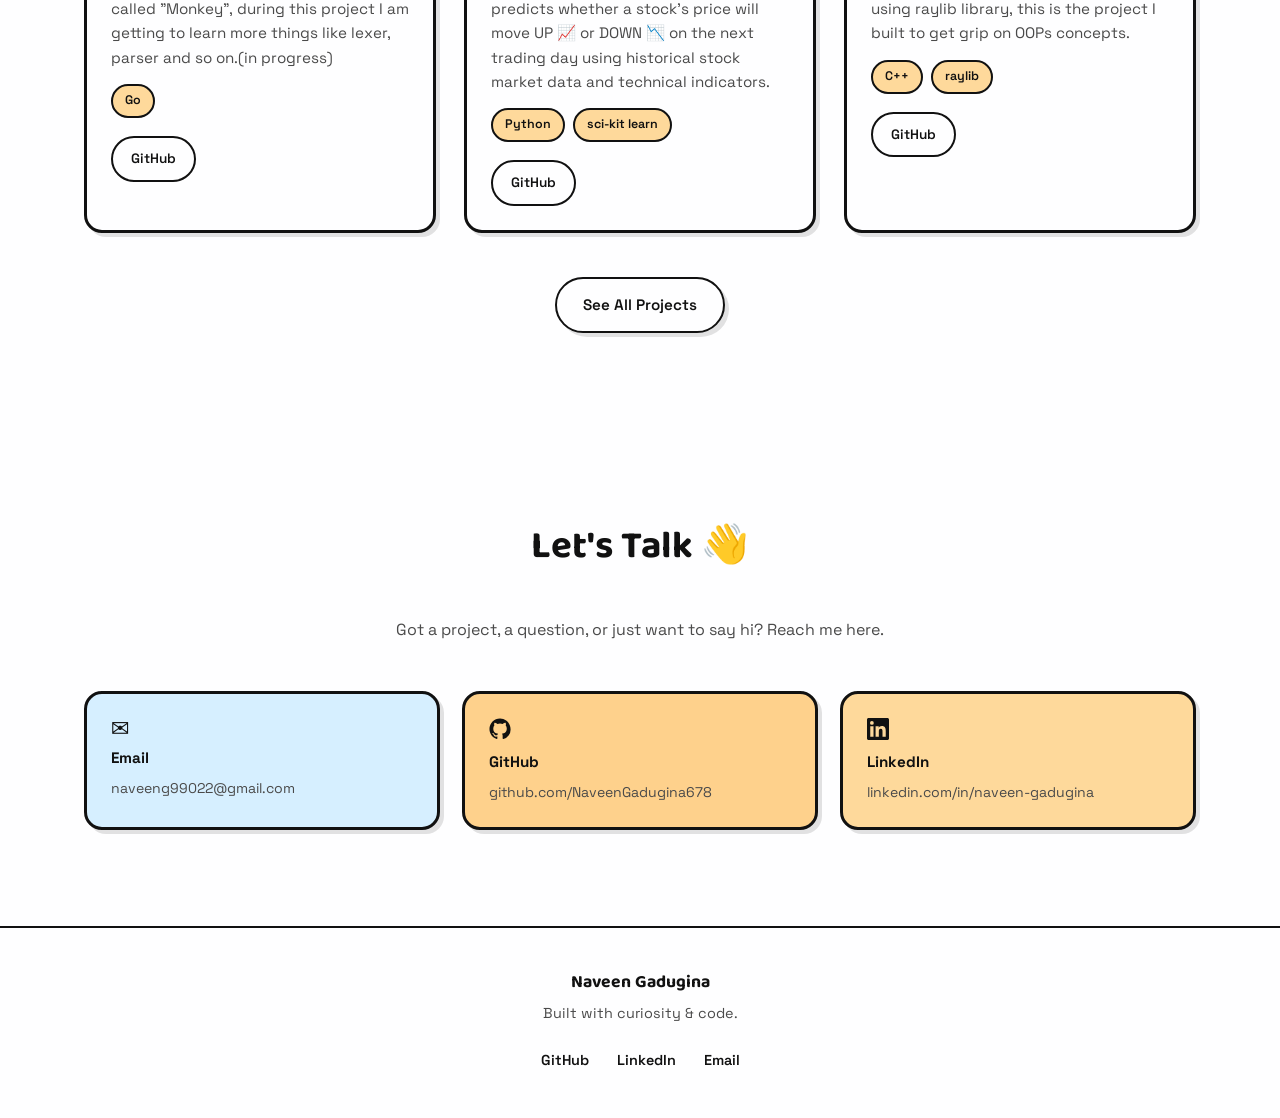
==== commit d8358309: "update typos" ====
--- a/index.html
+++ b/index.html
@@ -43,7 +43,7 @@
         <p class="hero-greeting">Hi, I'm Naveen Gadugina</p>
         <h1 class="hero-heading">Engineer who likes building things.</h1>
         <p class="hero-description">
-          I'm a engineer passionate about building useful, creative and fun digital experiences.
+          I'm an engineer passionate about building useful, creative and fun digital experiences.
         </p>
         <div class="hero-buttons">
           <a href="#projects" class="btn btn-primary">View My Projects</a>
@@ -84,7 +84,7 @@
       <div class="about-content">
         <p class="about-text reveal">
           <!-- Replace this paragraph with your own introduction -->
-          I am a third-year BS student in the Department of Mathematics, specializing in Mathematics and Computing. With a strong interest in software development, problem-solving, and computational thinking. This portfolio showcases a selection of my software projects, reflecting my technical skills, creativity, and continuous journey toward becoming a versatile engineer.
+          I am a third-year BS student in the Department of Mathematics, specializing in Mathematics and Computing, IIT Kharagpur. With a strong interest in software development, problem-solving, and computational thinking. This portfolio showcases a selection of my software projects, reflecting my technical skills, creativity, and continuous journey toward becoming a versatile engineer.
         </p>
 
         <div class="tech-block reveal">
@@ -117,7 +117,7 @@
           </div>
           <h3 class="project-name">Interpreter</h3>
           <p class="project-description">
-            Writing an interpreter for new language called "Monkey", during this project I am getting to learn more things like lexer, parser and so on.(still going on)
+            Writing an interpreter for new language called "Monkey", during this project I am getting to learn more things like lexer, parser and so on.(in progress)
           </p>
           <div class="project-tech">
             <span class="mini-tag">Go</span>
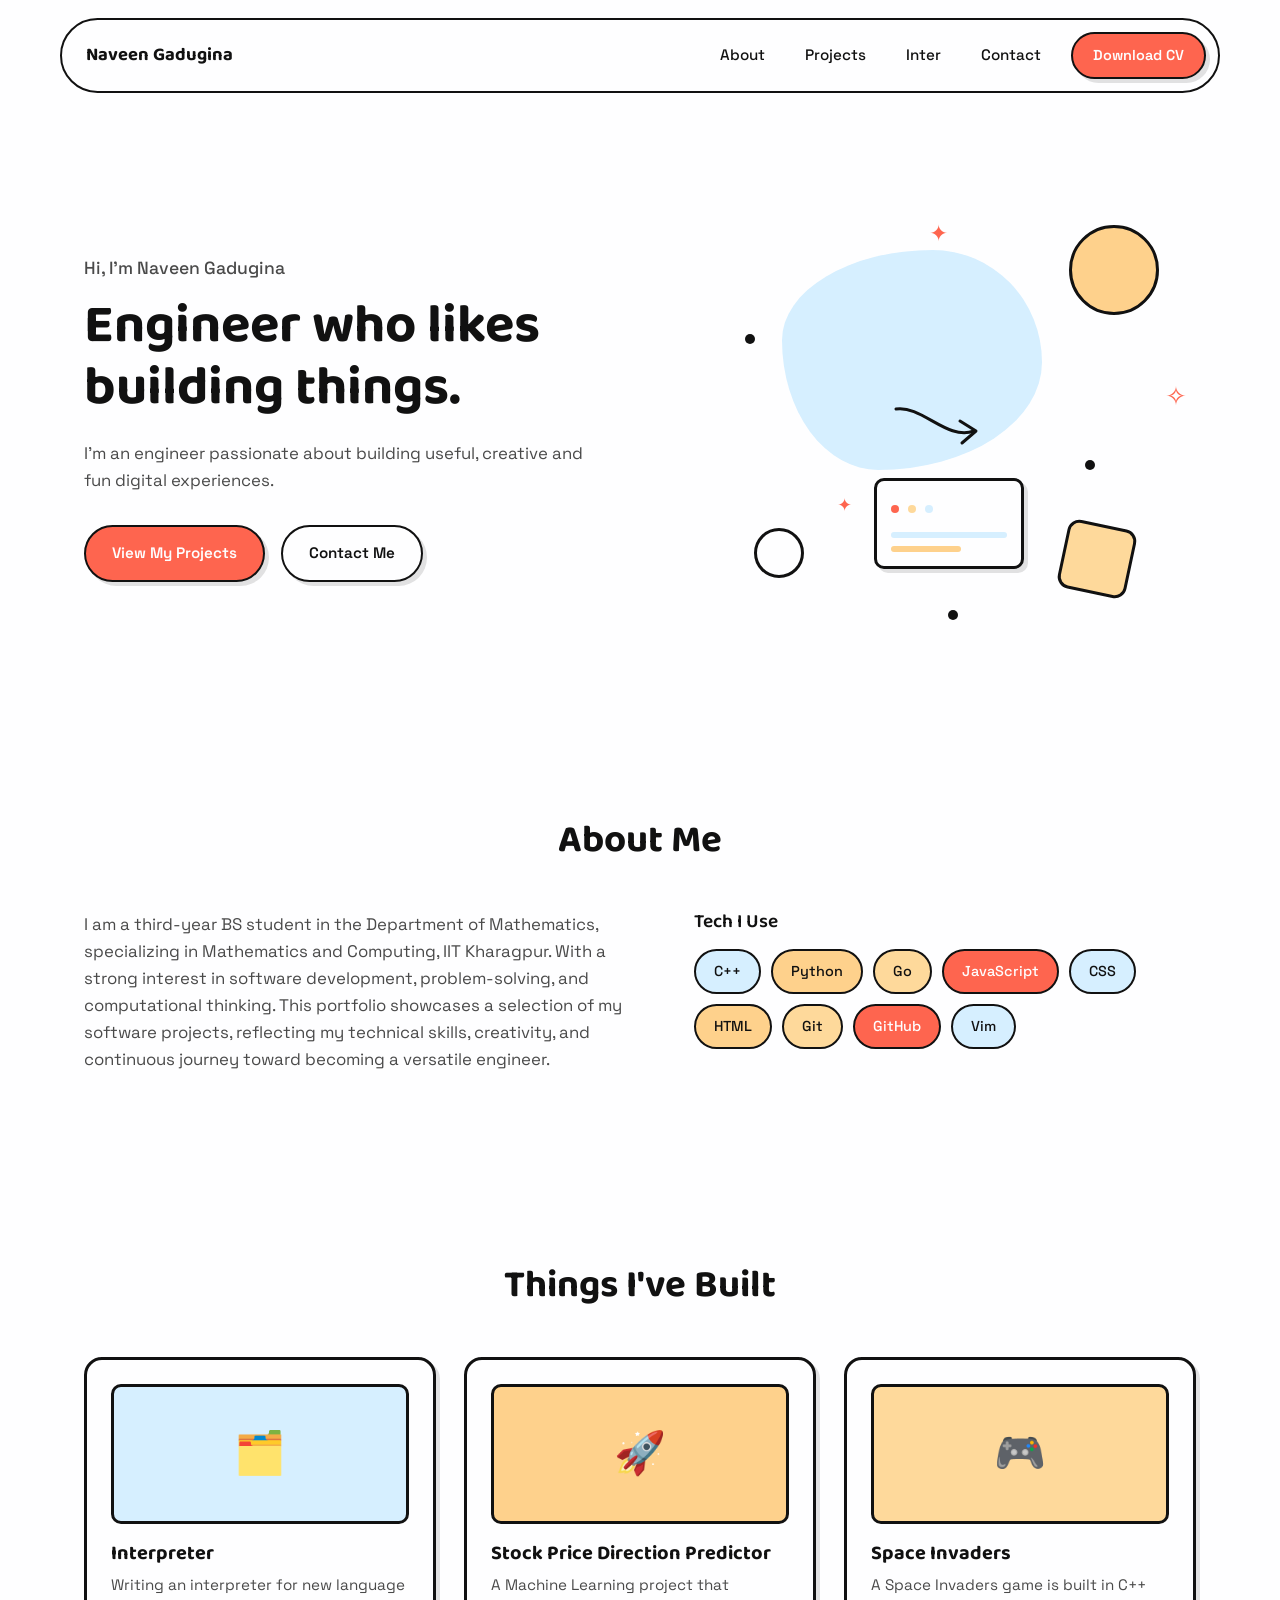
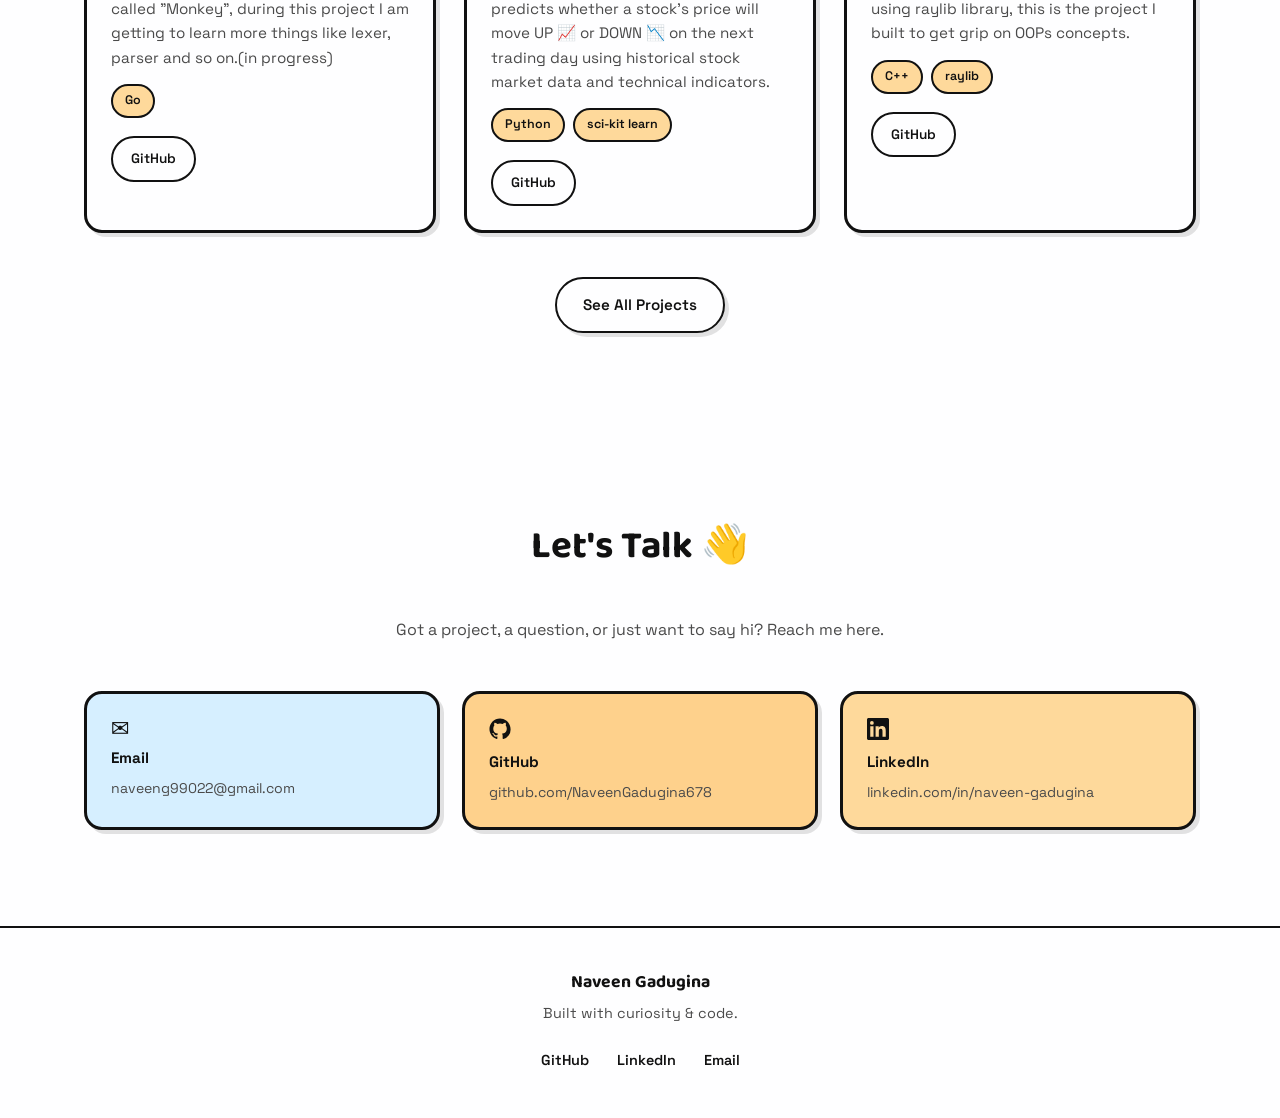
==== commit 08ab522d: "add interest.html" ====
--- a/index.html
+++ b/index.html
@@ -23,6 +23,7 @@
       <nav class="nav-links" id="navLinks">
         <a href="#about" class="nav-link">About</a>
         <a href="#projects" class="nav-link">Projects</a>
+        <a href="interests.html" class="nav-link">Inter
         <a href="#contact" class="nav-link">Contact</a>
         <a href="assets/cv/cv.pdf" download class="nav-cv-btn">Download CV</a>
       </nav>
--- a/style.css
+++ b/style.css
@@ -566,6 +566,7 @@
 .project-visual--blue { background: var(--blue); }
 .project-visual--peach { background: var(--peach); }
 .project-visual--yellow { background: var(--yellow); }
+.project-visual--coral { background: var(--coral); }
 
 .project-name {
   font-size: 1.25rem;
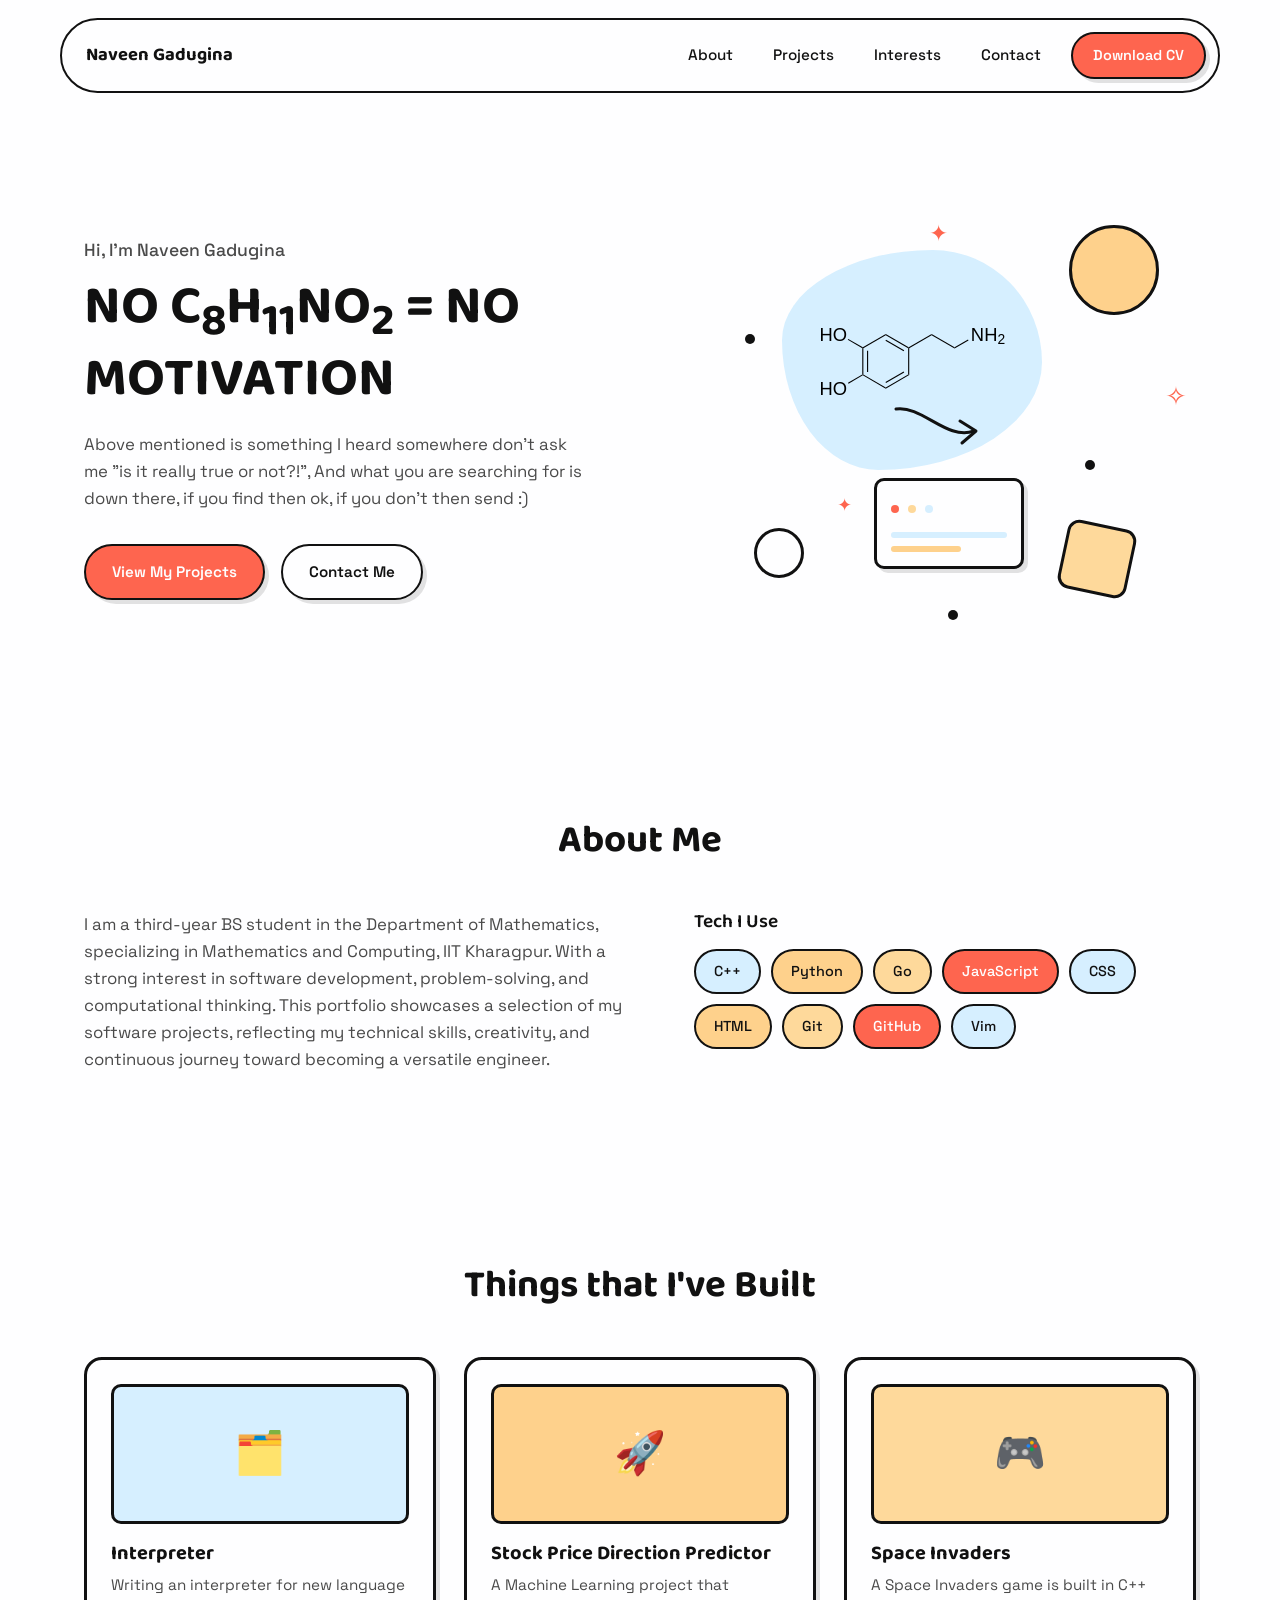
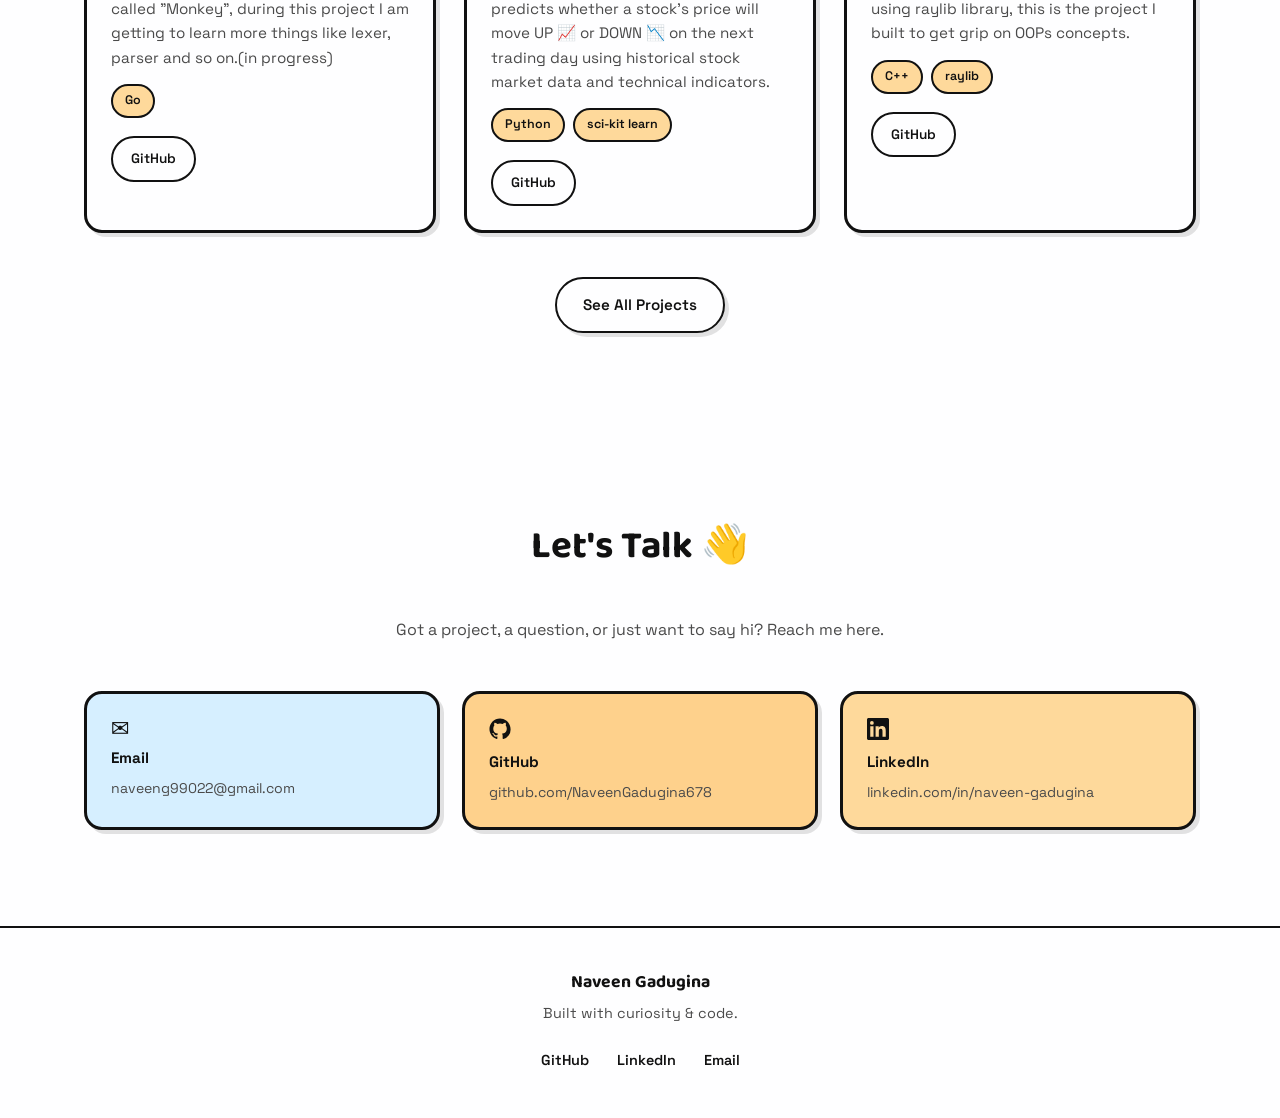
==== commit 8f94fab1: "Fix interest page" ====
--- a/index.html
+++ b/index.html
@@ -4,9 +4,8 @@
   <meta charset="UTF-8" />
   <meta name="viewport" content="width=device-width, initial-scale=1.0" />
   <title>Naveen Gadugina — Engineer Portfolio</title>
-  <meta name="description" content="Alex Rivera — developer who likes building useful, creative and fun digital things." />
-
-  <!-- Fonts: Baloo 2 (playful, rounded display) + Space Grotesk (clean developer-friendly body) -->
+  <meta name="description" content="Naveen Gadugina — developer who likes building useful, creative and fun digital things." />
+
   <link rel="preconnect" href="https://fonts.googleapis.com">
   <link rel="preconnect" href="https://fonts.gstatic.com" crossorigin>
   <link href="https://fonts.googleapis.com/css2?family=Baloo+2:wght@500;600;700;800&family=Space+Grotesk:wght@400;500;600&display=swap" rel="stylesheet">
@@ -23,7 +22,7 @@
       <nav class="nav-links" id="navLinks">
         <a href="#about" class="nav-link">About</a>
         <a href="#projects" class="nav-link">Projects</a>
-        <a href="interests.html" class="nav-link">Inter
+        <a href="interests.html" class="nav-link">Interests</a>
         <a href="#contact" class="nav-link">Contact</a>
         <a href="assets/cv/cv.pdf" download class="nav-cv-btn">Download CV</a>
       </nav>
@@ -42,9 +41,10 @@
     <section class="hero">
       <div class="hero-text reveal">
         <p class="hero-greeting">Hi, I'm Naveen Gadugina</p>
-        <h1 class="hero-heading">Engineer who likes building things.</h1>
+          <h1 class="hero-heading">NO C<sub>8</sub>H<sub>11</sub>NO<sub>2</sub> = NO MOTIVATION</h1>
         <p class="hero-description">
-          I'm an engineer passionate about building useful, creative and fun digital experiences.
+          Above mentioned is something I heard somewhere don't ask me "is it really true or not?!",
+          And what you are searching for is down there, if you find then ok, if you don't then send  :)
         </p>
         <div class="hero-buttons">
           <a href="#projects" class="btn btn-primary">View My Projects</a>
@@ -54,7 +54,9 @@
 
       <div class="hero-art reveal" aria-hidden="true">
         <!-- Decorative 2D cartoon composition made purely of CSS/HTML shapes -->
-        <div class="art-blob"></div>
+        <div class="art-blob">
+          <img src="assets/photos/Dopamine_structure.svg" alt="" class="art-molecule" />
+        </div>
         <div class="art-circle art-circle--peach"></div>
         <div class="art-circle art-circle--blue"></div>
         <div class="art-square"></div>
@@ -84,7 +86,6 @@
 
       <div class="about-content">
         <p class="about-text reveal">
-          <!-- Replace this paragraph with your own introduction -->
           I am a third-year BS student in the Department of Mathematics, specializing in Mathematics and Computing, IIT Kharagpur. With a strong interest in software development, problem-solving, and computational thinking. This portfolio showcases a selection of my software projects, reflecting my technical skills, creativity, and continuous journey toward becoming a versatile engineer.
         </p>
 
@@ -107,11 +108,10 @@
 
     <!-- ===================== PROJECTS ===================== -->
     <section id="projects" class="section projects">
-      <h2 class="section-heading reveal">Things I've Built</h2>
+      <h2 class="section-heading reveal">Things that I've Built</h2>
 
       <div class="project-grid">
 
-        <!-- Project card — duplicate this block and edit the content to add more projects -->
         <article class="project-card reveal">
           <div class="project-visual project-visual--blue">
             <span class="project-visual-emoji">🗂️</span>
--- a/style.css
+++ b/style.css
@@ -309,6 +309,15 @@
   background: var(--blue);
   border-radius: 58% 42% 63% 37% / 41% 51% 49% 59%;
   animation: float-slow 7s ease-in-out infinite;
+  display: flex;
+  align-items: center;
+  justify-content: center;
+}
+
+.art-molecule {
+  width: 75%;
+  height: auto;
+  mix-blend-mode: multiply;
 }
 
 .art-circle {
